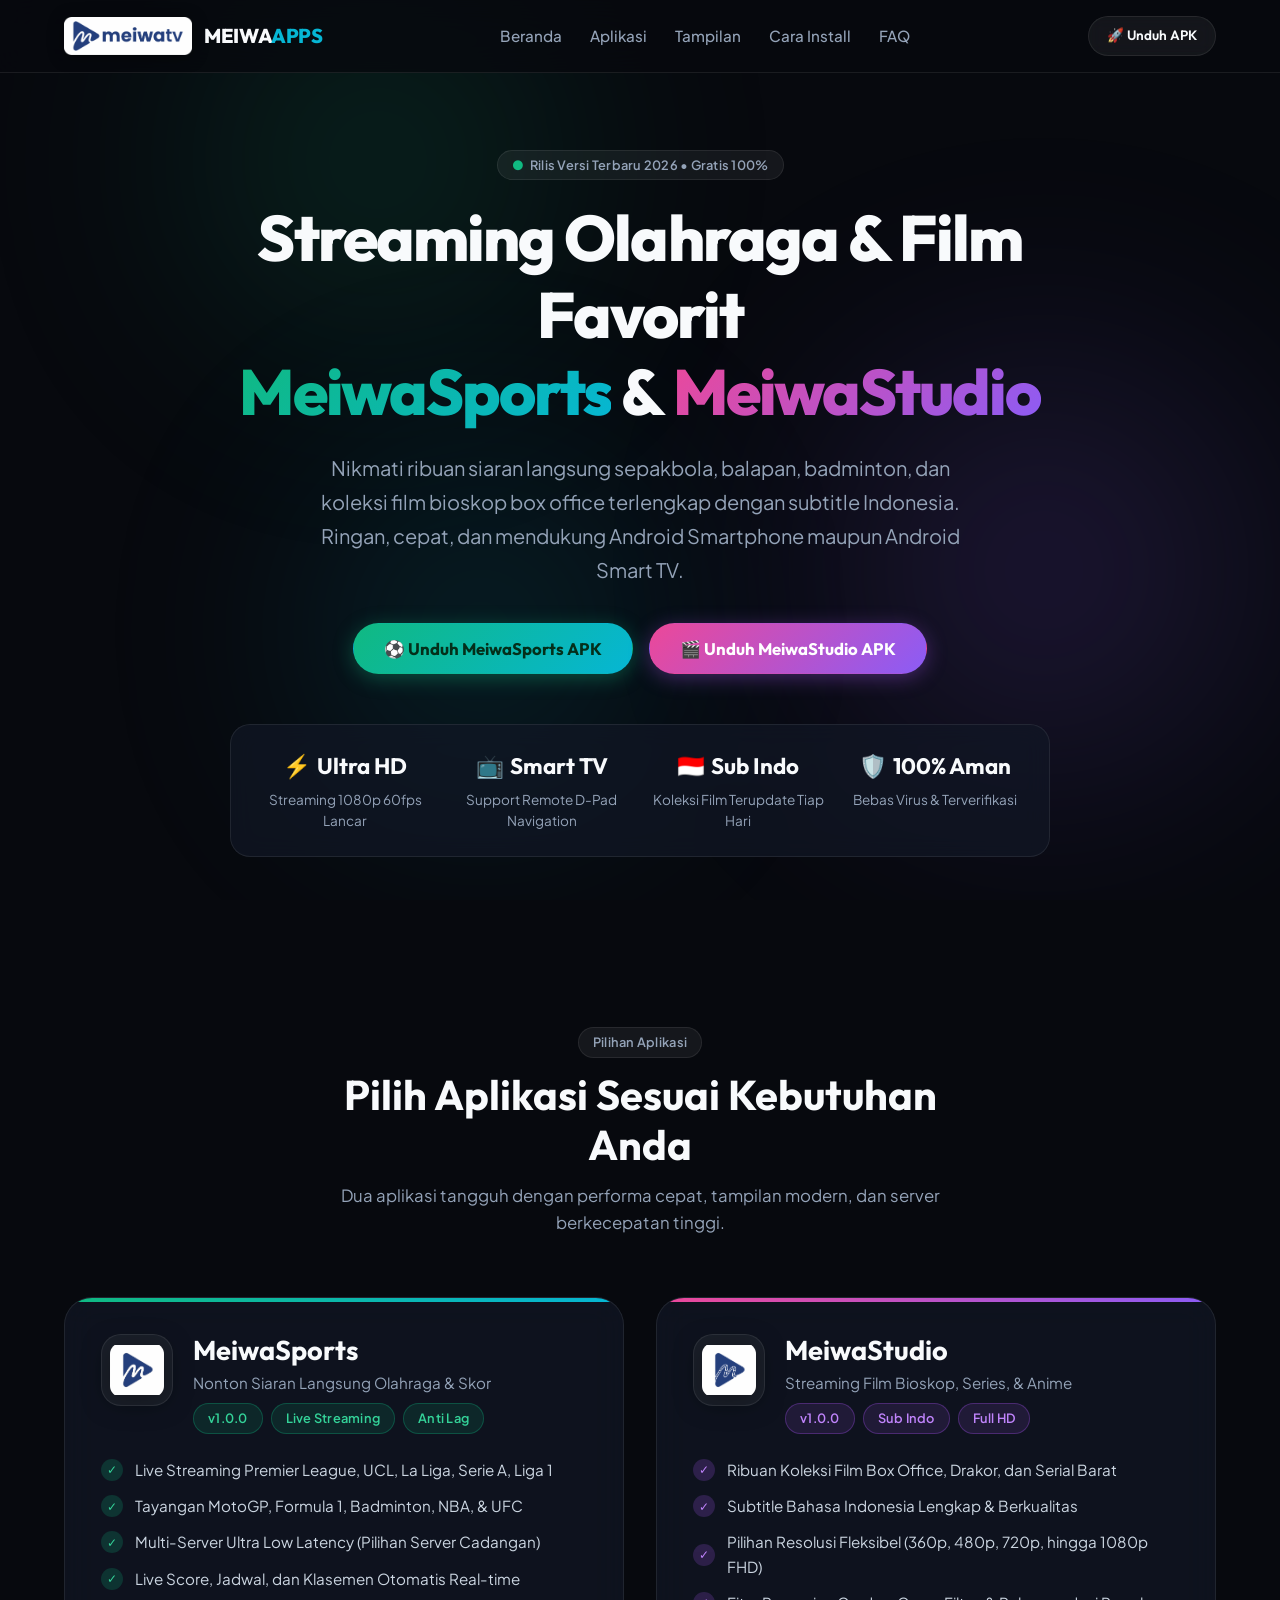
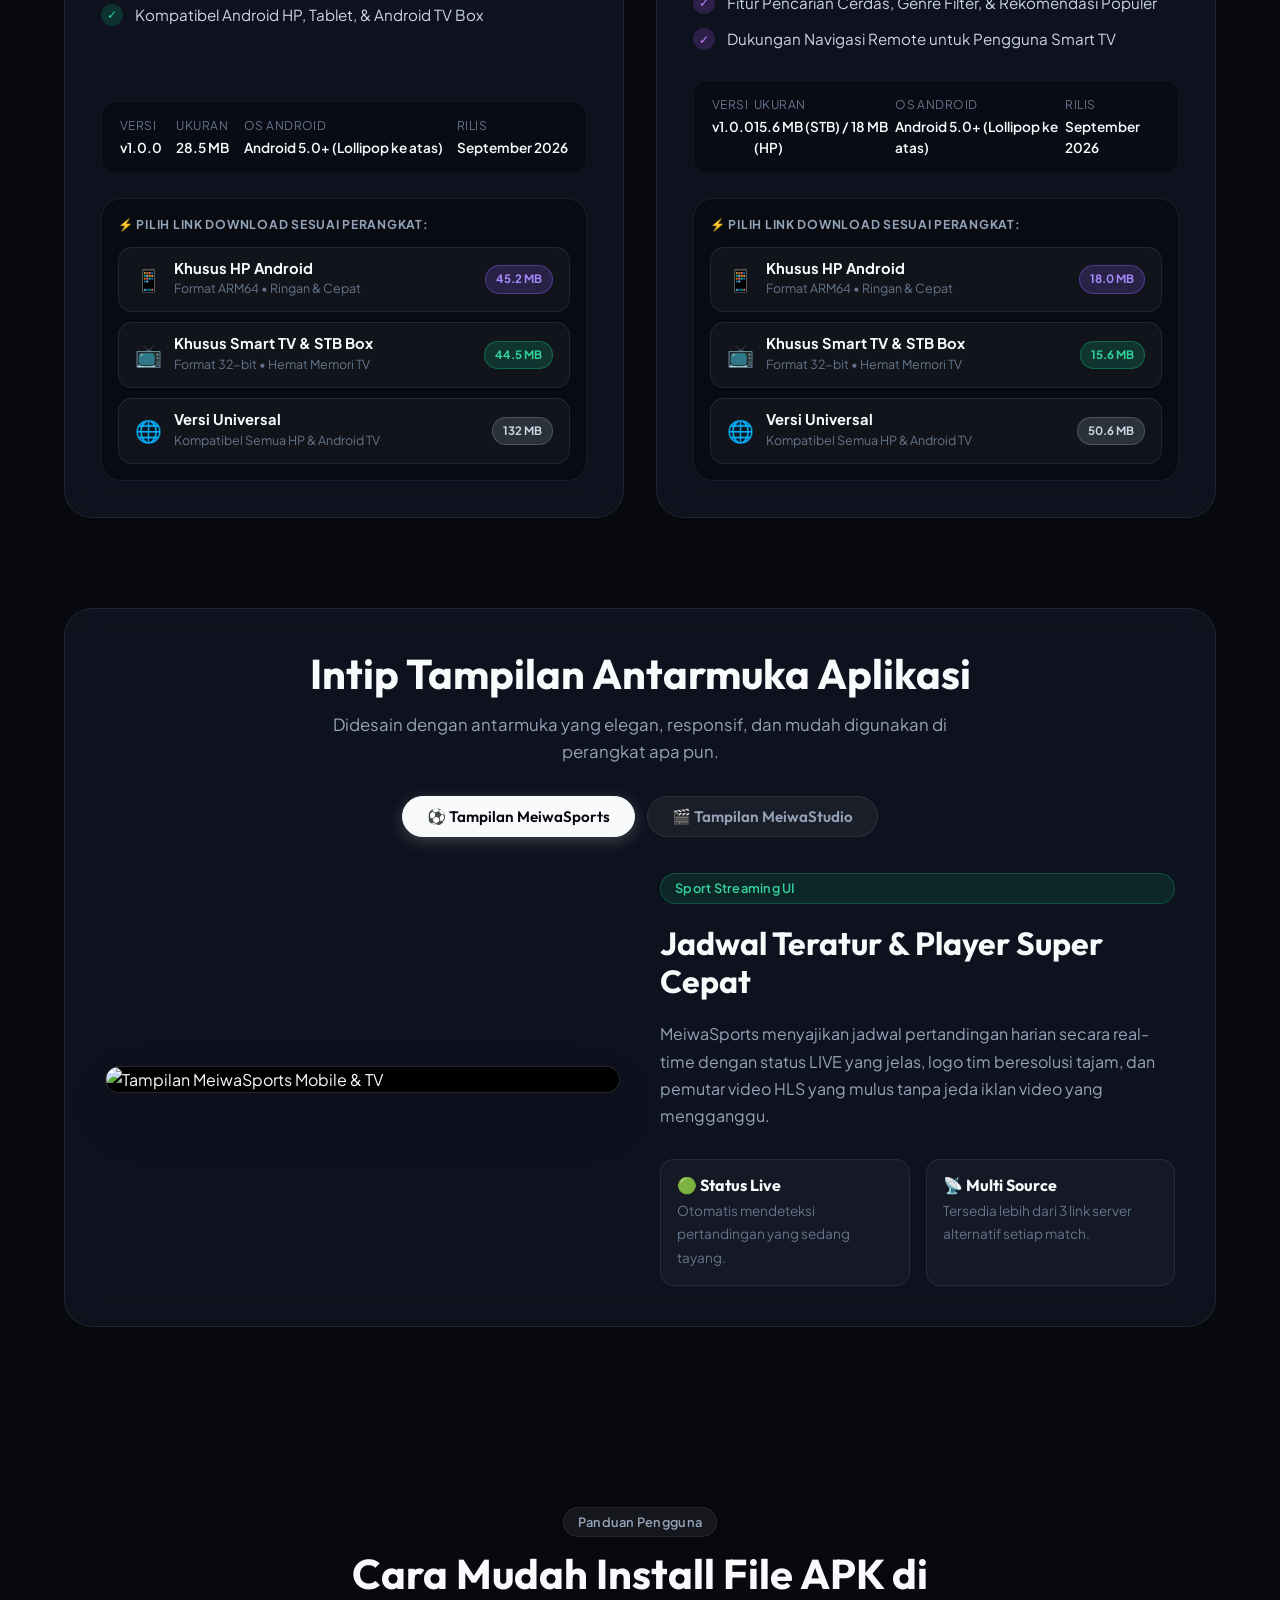
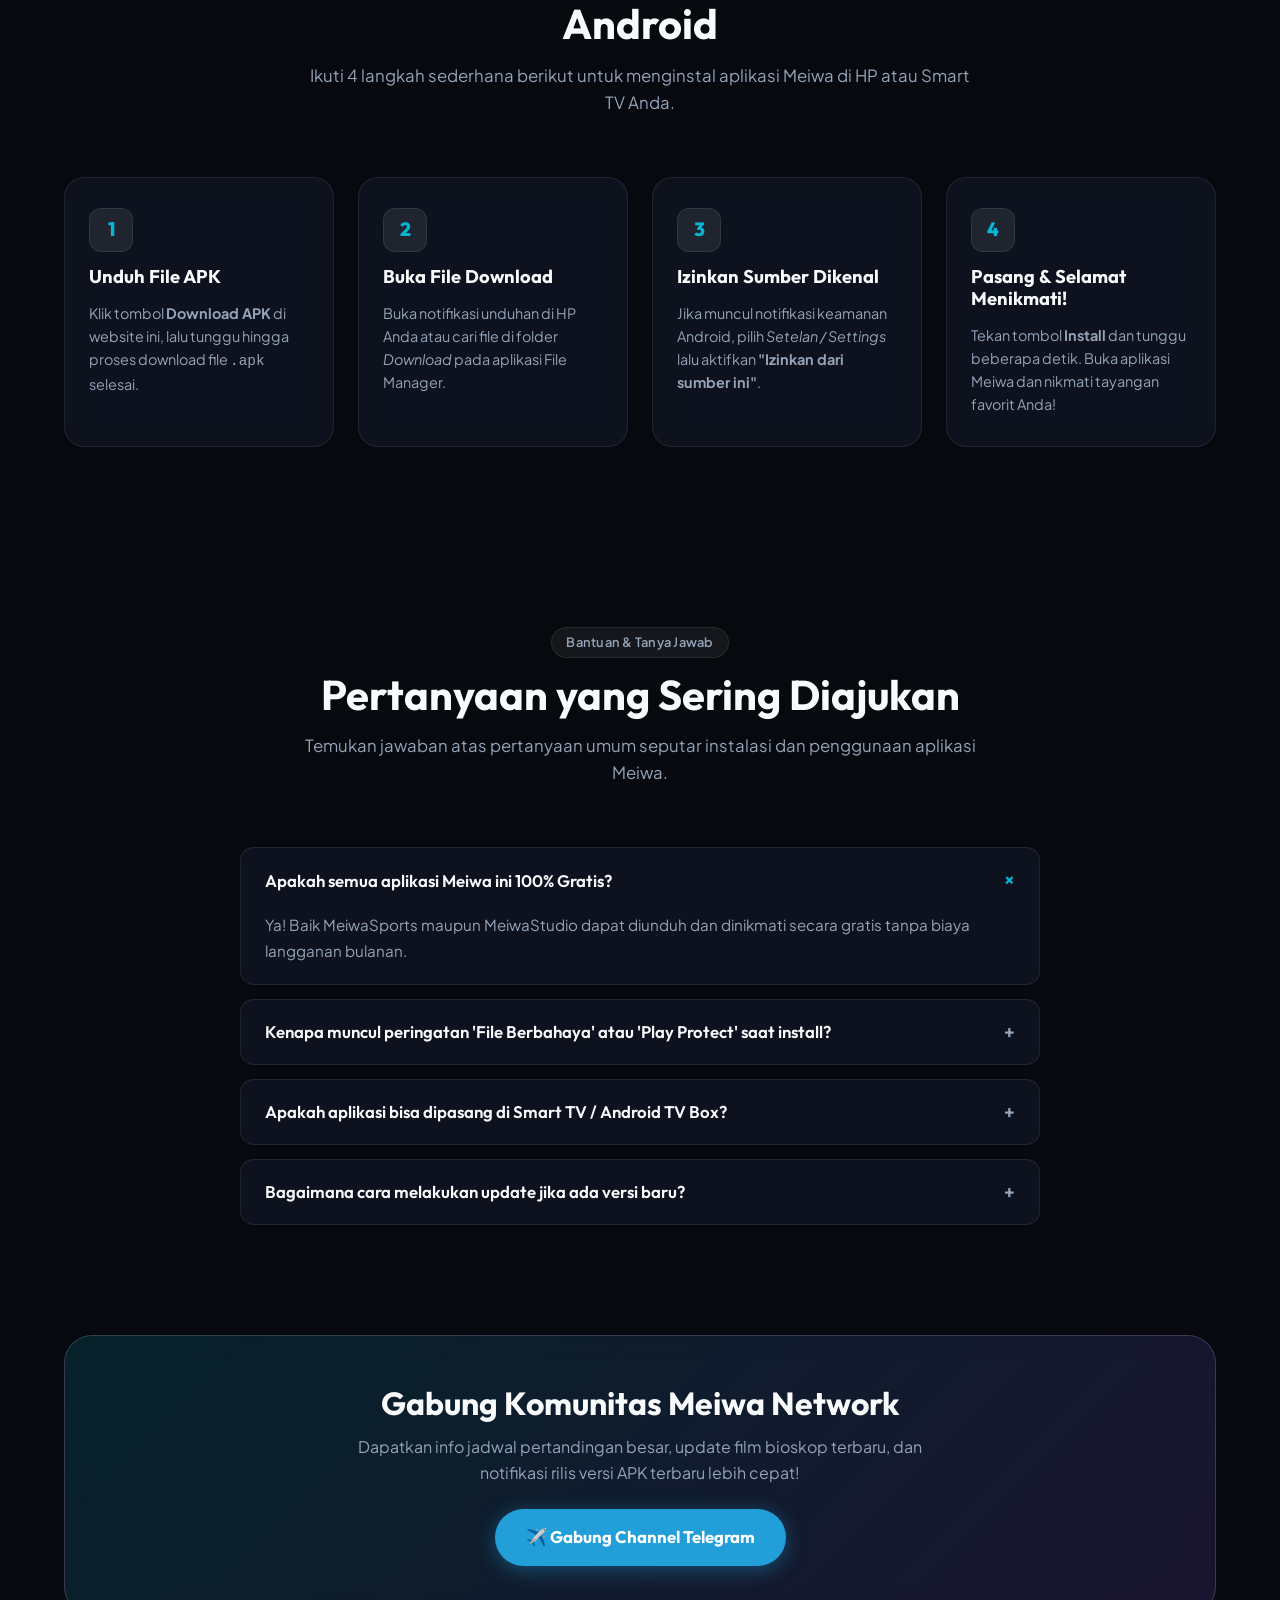
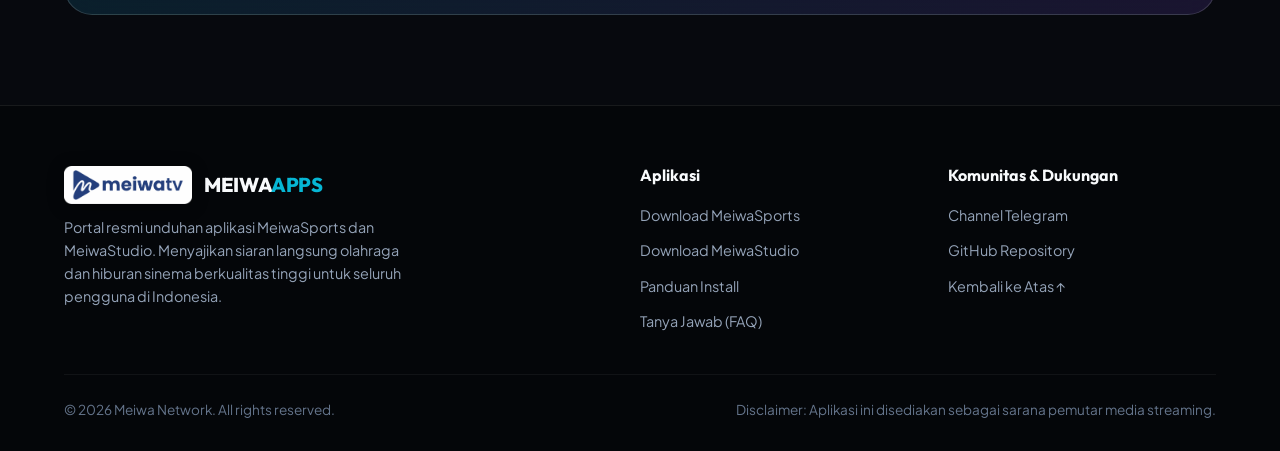
==== portal/index.html @ cb329cdc "feat: Dedicated platform download buttons directly on app cards" ====
<!DOCTYPE html>
<html lang="id">
<head>
  <meta charset="UTF-8">
  <meta name="viewport" content="width=device-width, initial-scale=1.0">
  <title>Meiwa Apps Portal | Download APK Resmi MeiwaSports & MeiwaStudio</title>
  <meta name="description" content="Download APK resmi MeiwaSports (Live Streaming Olahraga & Score) dan MeiwaStudio (Nonton Film & Series Sub Indo). Gratis, cepat, dan lancar untuk Android & Smart TV.">
  <meta name="keywords" content="meiwasports apk, meiwastudio apk, download meiwa tv, nonton bola live streaming gratis, nonton film gratis sub indo, streaming apk android tv">
  <meta name="author" content="Meiwa Network">

  <!-- Open Graph / Facebook / WhatsApp -->
  <meta property="og:type" content="website">
  <meta property="og:url" content="https://meiwa.my.id/">
  <meta property="og:title" content="Meiwa Apps - Download APK MeiwaSports & MeiwaStudio">
  <meta property="og:description" content="Nonton Live Streaming Bola, MotoGP, F1, dan Ribuan Film Bioskop Sub Indo Gratis di Android & Smart TV.">
  <meta property="og:image" content="assets/logo-main.png">

  <!-- Favicon -->
  <link rel="icon" type="image/png" href="assets/logo-icon.png">

  <!-- Google Fonts -->
  <link rel="preconnect" href="https://fonts.googleapis.com">
  <link rel="preconnect" href="https://fonts.gstatic.com" crossorigin>
  <link href="https://fonts.googleapis.com/css2?family=Outfit:wght@400;500;600;700;800;900&family=Plus+Jakarta+Sans:wght@400;500;600;700&display=swap" rel="stylesheet">

  <!-- Stylesheet -->
  <link rel="stylesheet" href="style.css?v=1.0.2">
</head>
<body>

  <!-- Ambient Glowing Background -->
  <div class="bg-ambient">
    <div class="ambient-blob blob-1"></div>
    <div class="ambient-blob blob-2"></div>
    <div class="ambient-blob blob-3"></div>
  </div>

  <!-- Navigation Bar -->
  <nav class="navbar" id="navbar">
    <div class="container">
      <a href="#" class="nav-brand">
        <img src="assets/logo-main.png" alt="Meiwa Logo">
        <span>MEIWA<span style="color: var(--brand-cyan);">APPS</span></span>
      </a>

      <ul class="nav-links">
        <li><a href="#hero">Beranda</a></li>
        <li><a href="#apps">Aplikasi</a></li>
        <li><a href="#preview">Tampilan</a></li>
        <li><a href="#tutorial">Cara Install</a></li>
        <li><a href="#faq">FAQ</a></li>
      </ul>

      <div class="nav-actions">
        <a href="#apps" class="btn btn-glass btn-sm">
          <span>🚀 Unduh APK</span>
        </a>
      </div>
    </div>
  </nav>

  <!-- Hero Section -->
  <header class="hero" id="hero">
    <div class="container">
      <div class="hero-content">
        <div class="hero-badge-container">
          <span class="badge-pill">
            <span style="color: #10b981;">●</span> Rilis Versi Terbaru 2026 • Gratis 100%
          </span>
        </div>

        <h1 class="hero-title">
          Streaming Olahraga & Film Favorit <br>
          <span class="gradient-text-sports">MeiwaSports</span> & <span class="gradient-text-studio">MeiwaStudio</span>
        </h1>

        <p class="hero-subtitle">
          Nikmati ribuan siaran langsung sepakbola, balapan, badminton, dan koleksi film bioskop box office terlengkap dengan subtitle Indonesia. Ringan, cepat, dan mendukung Android Smartphone maupun Android Smart TV.
        </p>

        <div class="hero-cta">
          <button type="button" class="btn btn-sports btn-lg" onclick="openDownloadModal('sports')">
            <span>⚽ Unduh MeiwaSports APK</span>
          </button>
          <button type="button" class="btn btn-studio btn-lg" onclick="openDownloadModal('studio')">
            <span>🎬 Unduh MeiwaStudio APK</span>
          </button>
        </div>

        <!-- Highlights & Stats -->
        <div class="hero-stats">
          <div class="stat-item">
            <div class="stat-number">
              <span>⚡</span> Ultra HD
            </div>
            <div class="stat-label">Streaming 1080p 60fps Lancar</div>
          </div>

          <div class="stat-item">
            <div class="stat-number">
              <span>📺</span> Smart TV
            </div>
            <div class="stat-label">Support Remote D-Pad Navigation</div>
          </div>

          <div class="stat-item">
            <div class="stat-number">
              <span>🇮🇩</span> Sub Indo
            </div>
            <div class="stat-label">Koleksi Film Terupdate Tiap Hari</div>
          </div>

          <div class="stat-item">
            <div class="stat-number">
              <span>🛡️</span> 100% Aman
            </div>
            <div class="stat-label">Bebas Virus & Terverifikasi</div>
          </div>
        </div>
      </div>
    </div>
  </header>

  <!-- Apps Showcase Section -->
  <section class="section" id="apps">
    <div class="container">
      <div class="section-header">
        <span class="badge-pill" style="margin-bottom: 12px;">Pilihan Aplikasi</span>
        <h2 class="section-title">Pilih Aplikasi Sesuai Kebutuhan Anda</h2>
        <p class="section-subtitle">Dua aplikasi tangguh dengan performa cepat, tampilan modern, dan server berkecepatan tinggi.</p>
      </div>

      <div class="apps-grid">
        
        <!-- CARD 1: MEIWASPORTS -->
        <div class="app-card app-card-sports">
          <div>
            <div class="app-card-header">
              <img src="assets/logo-sports.png" alt="MeiwaSports Icon" class="app-card-icon">
              <div class="app-card-meta">
                <h3 class="app-card-name">MeiwaSports</h3>
                <p class="app-card-tagline">Nonton Siaran Langsung Olahraga & Skor</p>
                <div class="app-card-badges">
                  <span class="badge-pill badge-sports sports-version">v1.0.0</span>
                  <span class="badge-pill badge-sports">Live Streaming</span>
                  <span class="badge-pill badge-sports">Anti Lag</span>
                </div>
              </div>
            </div>

            <ul class="app-features-list">
              <li>
                <span class="icon-check">✓</span>
                <span>Live Streaming Premier League, UCL, La Liga, Serie A, Liga 1</span>
              </li>
              <li>
                <span class="icon-check">✓</span>
                <span>Tayangan MotoGP, Formula 1, Badminton, NBA, & UFC</span>
              </li>
              <li>
                <span class="icon-check">✓</span>
                <span>Multi-Server Ultra Low Latency (Pilihan Server Cadangan)</span>
              </li>
              <li>
                <span class="icon-check">✓</span>
                <span>Live Score, Jadwal, dan Klasemen Otomatis Real-time</span>
              </li>
              <li>
                <span class="icon-check">✓</span>
                <span>Kompatibel Android HP, Tablet, & Android TV Box</span>
              </li>
            </ul>
          </div>

          <div>
            <div class="app-specs-row">
              <div class="spec-col">
                <span>Versi</span>
                <span class="sports-version">v1.0.0</span>
              </div>
              <div class="spec-col">
                <span>Ukuran</span>
                <span class="sports-size">28.5 MB</span>
              </div>
              <div class="spec-col">
                <span>OS Android</span>
                <span class="sports-android">5.0+</span>
              </div>
              <div class="spec-col">
                <span>Rilis</span>
                <span class="sports-updated">Terbaru</span>
              </div>
            </div>

            <div class="platform-download-box">
              <div class="platform-download-label">⚡ PILIH LINK DOWNLOAD SESUAI PERANGKAT:</div>
              <div class="platform-btn-group">
                <a href="https://drive.google.com/uc?export=download&id=1sWP2kF5n2mlUH2bNf4JsQ3jYTxerni7x" target="_blank" rel="noopener noreferrer" class="platform-btn platform-btn-hp">
                  <div class="platform-btn-left">
                    <span class="platform-btn-icon">📱</span>
                    <div class="platform-btn-text">
                      <span class="platform-btn-title">Khusus HP Android</span>
                      <span class="platform-btn-desc">Format ARM64 • Ringan & Cepat</span>
                    </div>
                  </div>
                  <span class="platform-badge" style="background: rgba(139, 92, 246, 0.2); color: #a78bfa; border-color: rgba(139, 92, 246, 0.4);">45.2 MB</span>
                </a>

                <a href="https://drive.google.com/uc?export=download&id=1s0hHDHYfVo8bqAoSK0rHVRcrUFUpd6QY" target="_blank" rel="noopener noreferrer" class="platform-btn platform-btn-tv">
                  <div class="platform-btn-left">
                    <span class="platform-btn-icon">📺</span>
                    <div class="platform-btn-text">
                      <span class="platform-btn-title">Khusus Smart TV & STB Box</span>
                      <span class="platform-btn-desc">Format 32-bit • Hemat Memori TV</span>
                    </div>
                  </div>
                  <span class="platform-badge" style="background: rgba(16, 185, 129, 0.2); color: #34d399; border-color: rgba(16, 185, 129, 0.4);">44.5 MB</span>
                </a>

                <a href="https://drive.google.com/uc?export=download&id=19gBdRmoCI3Q4qErca5a8f7u0ix5_iVoG" target="_blank" rel="noopener noreferrer" class="platform-btn platform-btn-univ">
                  <div class="platform-btn-left">
                    <span class="platform-btn-icon">🌐</span>
                    <div class="platform-btn-text">
                      <span class="platform-btn-title">Versi Universal</span>
                      <span class="platform-btn-desc">Kompatibel Semua HP & Android TV</span>
                    </div>
                  </div>
                  <span class="platform-badge" style="background: rgba(148, 163, 184, 0.2); color: #cbd5e1; border-color: rgba(148, 163, 184, 0.3);">132 MB</span>
                </a>
              </div>
            </div>
          </div>
        </div>

        <!-- CARD 2: MEIWASTUDIO -->
        <div class="app-card app-card-studio">
          <div>
            <div class="app-card-header">
              <img src="assets/logo-studio.png" alt="MeiwaStudio Icon" class="app-card-icon">
              <div class="app-card-meta">
                <h3 class="app-card-name">MeiwaStudio</h3>
                <p class="app-card-tagline">Streaming Film Bioskop, Series, & Anime</p>
                <div class="app-card-badges">
                  <span class="badge-pill badge-studio studio-version">v1.0.0</span>
                  <span class="badge-pill badge-studio">Sub Indo</span>
                  <span class="badge-pill badge-studio">Full HD</span>
                </div>
              </div>
            </div>

            <ul class="app-features-list">
              <li>
                <span class="icon-check">✓</span>
                <span>Ribuan Koleksi Film Box Office, Drakor, dan Serial Barat</span>
              </li>
              <li>
                <span class="icon-check">✓</span>
                <span>Subtitle Bahasa Indonesia Lengkap & Berkualitas</span>
              </li>
              <li>
                <span class="icon-check">✓</span>
                <span>Pilihan Resolusi Fleksibel (360p, 480p, 720p, hingga 1080p FHD)</span>
              </li>
              <li>
                <span class="icon-check">✓</span>
                <span>Fitur Pencarian Cerdas, Genre Filter, & Rekomendasi Populer</span>
              </li>
              <li>
                <span class="icon-check">✓</span>
                <span>Dukungan Navigasi Remote untuk Pengguna Smart TV</span>
              </li>
            </ul>
          </div>

          <div>
            <div class="app-specs-row">
              <div class="spec-col">
                <span>Versi</span>
                <span class="studio-version">v1.0.0</span>
              </div>
              <div class="spec-col">
                <span>Ukuran</span>
                <span class="studio-size">15.6 - 18 MB</span>
              </div>
              <div class="spec-col">
                <span>OS Android</span>
                <span class="studio-android">5.0+</span>
              </div>
              <div class="spec-col">
                <span>Rilis</span>
                <span class="studio-updated">Terbaru</span>
              </div>
            </div>

            <div class="platform-download-box">
              <div class="platform-download-label">⚡ PILIH LINK DOWNLOAD SESUAI PERANGKAT:</div>
              <div class="platform-btn-group">
                <a href="https://drive.google.com/uc?export=download&id=1fUypMiBVXvzLeirHdimQA_EsTnkqPeOt" target="_blank" rel="noopener noreferrer" class="platform-btn platform-btn-hp">
                  <div class="platform-btn-left">
                    <span class="platform-btn-icon">📱</span>
                    <div class="platform-btn-text">
                      <span class="platform-btn-title">Khusus HP Android</span>
                      <span class="platform-btn-desc">Format ARM64 • Ringan & Cepat</span>
                    </div>
                  </div>
                  <span class="platform-badge" style="background: rgba(139, 92, 246, 0.2); color: #a78bfa; border-color: rgba(139, 92, 246, 0.4);">18.0 MB</span>
                </a>

                <a href="https://drive.google.com/uc?export=download&id=1DjRWYcw43G-3AEfAxb0qI-sXTNPWw_Tt" target="_blank" rel="noopener noreferrer" class="platform-btn platform-btn-tv">
                  <div class="platform-btn-left">
                    <span class="platform-btn-icon">📺</span>
                    <div class="platform-btn-text">
                      <span class="platform-btn-title">Khusus Smart TV & STB Box</span>
                      <span class="platform-btn-desc">Format 32-bit • Hemat Memori TV</span>
                    </div>
                  </div>
                  <span class="platform-badge" style="background: rgba(16, 185, 129, 0.2); color: #34d399; border-color: rgba(16, 185, 129, 0.4);">15.6 MB</span>
                </a>

                <a href="https://drive.google.com/uc?export=download&id=1P84kJAU4M_lmjr6upcboHHhNHe0LqS1c" target="_blank" rel="noopener noreferrer" class="platform-btn platform-btn-univ">
                  <div class="platform-btn-left">
                    <span class="platform-btn-icon">🌐</span>
                    <div class="platform-btn-text">
                      <span class="platform-btn-title">Versi Universal</span>
                      <span class="platform-btn-desc">Kompatibel Semua HP & Android TV</span>
                    </div>
                  </div>
                  <span class="platform-badge" style="background: rgba(148, 163, 184, 0.2); color: #cbd5e1; border-color: rgba(148, 163, 184, 0.3);">50.6 MB</span>
                </a>
              </div>
            </div>
          </div>
        </div>

      </div>
    </div>
  </section>

  <!-- Interactive Preview Showcase -->
  <section class="section" id="preview" style="padding-top: 0;">
    <div class="container">
      <div class="showcase-wrapper">
        <div class="section-header" style="margin-bottom: 30px;">
          <h2 class="section-title">Intip Tampilan Antarmuka Aplikasi</h2>
          <p class="section-subtitle">Didesain dengan antarmuka yang elegan, responsif, dan mudah digunakan di perangkat apa pun.</p>
        </div>

        <div class="showcase-tabs">
          <button type="button" class="showcase-tab-btn active" data-target="previewSports">⚽ Tampilan MeiwaSports</button>
          <button type="button" class="showcase-tab-btn" data-target="previewStudio">🎬 Tampilan MeiwaStudio</button>
        </div>

        <!-- View 1: Sports Preview -->
        <div class="showcase-view active" id="previewSports">
          <div class="showcase-mockup-frame">
            <img src="assets/screen-sports.png" alt="Tampilan MeiwaSports Mobile & TV">
          </div>
          <div class="showcase-details">
            <span class="badge-pill badge-sports">Sport Streaming UI</span>
            <h3>Jadwal Teratur & Player Super Cepat</h3>
            <p>
              MeiwaSports menyajikan jadwal pertandingan harian secara real-time dengan status LIVE yang jelas, logo tim beresolusi tajam, dan pemutar video HLS yang mulus tanpa jeda iklan video yang mengganggu.
            </p>
            <div class="feature-mini-grid">
              <div class="feature-mini-card">
                <h4>🟢 Status Live</h4>
                <p>Otomatis mendeteksi pertandingan yang sedang tayang.</p>
              </div>
              <div class="feature-mini-card">
                <h4>📡 Multi Source</h4>
                <p>Tersedia lebih dari 3 link server alternatif setiap match.</p>
              </div>
            </div>
          </div>
        </div>

        <!-- View 2: Studio Preview -->
        <div class="showcase-view" id="previewStudio">
          <div class="showcase-mockup-frame">
            <img src="assets/screen-studio.png" alt="Tampilan MeiwaStudio Nonton Film">
          </div>
          <div class="showcase-details">
            <span class="badge-pill badge-studio">Movie Streaming UI</span>
            <h3>Sinema Bioskop di Genggaman Tangan Anda</h3>
            <p>
              Eksplorasi poster film, sinopsis cerita, trailer, hingga episode series favorit dalam satu ketukan. Dilengkapi subtitle Indonesia yang mudah dibaca dengan kontras sempurna.
            </p>
            <div class="feature-mini-grid">
              <div class="feature-mini-card">
                <h4>📽️ Kualitas FHD</h4>
                <p>Gambar jernih dengan audio yang imersif.</p>
              </div>
              <div class="feature-mini-card">
                <h4>🗂️ Kategori Komplit</h4>
                <p>Action, Romance, Horor, Sci-Fi, Drakor hingga Anime.</p>
              </div>
            </div>
          </div>
        </div>

      </div>
    </div>
  </section>

  <!-- Tutorial / Panduan Install APK -->
  <section class="section" id="tutorial">
    <div class="container">
      <div class="section-header">
        <span class="badge-pill" style="margin-bottom: 12px;">Panduan Pengguna</span>
        <h2 class="section-title">Cara Mudah Install File APK di Android</h2>
        <p class="section-subtitle">Ikuti 4 langkah sederhana berikut untuk menginstal aplikasi Meiwa di HP atau Smart TV Anda.</p>
      </div>

      <div class="install-steps-grid">
        <div class="step-card">
          <div class="step-number">1</div>
          <h3>Unduh File APK</h3>
          <p>Klik tombol <strong>Download APK</strong> di website ini, lalu tunggu hingga proses download file <code>.apk</code> selesai.</p>
        </div>

        <div class="step-card">
          <div class="step-number">2</div>
          <h3>Buka File Download</h3>
          <p>Buka notifikasi unduhan di HP Anda atau cari file di folder <em>Download</em> pada aplikasi File Manager.</p>
        </div>

        <div class="step-card">
          <div class="step-number">3</div>
          <h3>Izinkan Sumber Dikenal</h3>
          <p>Jika muncul notifikasi keamanan Android, pilih <em>Setelan / Settings</em> lalu aktifkan <strong>"Izinkan dari sumber ini"</strong>.</p>
        </div>

        <div class="step-card">
          <div class="step-number">4</div>
          <h3>Pasang & Selamat Menikmati!</h3>
          <p>Tekan tombol <strong>Install</strong> dan tunggu beberapa detik. Buka aplikasi Meiwa dan nikmati tayangan favorit Anda!</p>
        </div>
      </div>
    </div>
  </section>

  <!-- FAQ Section -->
  <section class="section" id="faq">
    <div class="container">
      <div class="section-header">
        <span class="badge-pill" style="margin-bottom: 12px;">Bantuan & Tanya Jawab</span>
        <h2 class="section-title">Pertanyaan yang Sering Diajukan</h2>
        <p class="section-subtitle">Temukan jawaban atas pertanyaan umum seputar instalasi dan penggunaan aplikasi Meiwa.</p>
      </div>

      <div class="faq-list" id="faqList">
        <!-- Rendered dynamically by config.js & app.js -->
      </div>
    </div>
  </section>

  <!-- Telegram / Community CTA Banner -->
  <section class="section" style="padding-top: 20px;">
    <div class="container">
      <div style="background: linear-gradient(135deg, rgba(6, 182, 212, 0.15) 0%, rgba(139, 92, 246, 0.15) 100%); border: 1px solid var(--border-accent); border-radius: var(--radius-xl); padding: 48px 32px; text-align: center; backdrop-filter: blur(16px);">
        <h2 style="font-size: 2rem; margin-bottom: 12px;">Gabung Komunitas Meiwa Network</h2>
        <p style="color: var(--text-muted); max-width: 600px; margin: 0 auto 24px;">Dapatkan info jadwal pertandingan besar, update film bioskop terbaru, dan notifikasi rilis versi APK terbaru lebih cepat!</p>
        <a href="https://t.me/meiwatv" target="_blank" class="btn btn-sports btn-lg" style="background: #229ED9; color: #fff; box-shadow: 0 4px 20px rgba(34, 158, 217, 0.4);">
          <span>✈️ Gabung Channel Telegram</span>
        </a>
      </div>
    </div>
  </section>

  <!-- Footer -->
  <footer class="footer">
    <div class="container">
      <div class="footer-grid">
        <div class="footer-brand">
          <a href="#" class="nav-brand">
            <img src="assets/logo-main.png" alt="Meiwa Logo">
            <span>MEIWA<span style="color: var(--brand-cyan);">APPS</span></span>
          </a>
          <p>Portal resmi unduhan aplikasi MeiwaSports dan MeiwaStudio. Menyajikan siaran langsung olahraga dan hiburan sinema berkualitas tinggi untuk seluruh pengguna di Indonesia.</p>
        </div>

        <div class="footer-col">
          <h4>Aplikasi</h4>
          <ul class="footer-links">
            <li><a href="javascript:void(0)" onclick="openDownloadModal('sports')">Download MeiwaSports</a></li>
            <li><a href="javascript:void(0)" onclick="openDownloadModal('studio')">Download MeiwaStudio</a></li>
            <li><a href="#tutorial">Panduan Install</a></li>
            <li><a href="#faq">Tanya Jawab (FAQ)</a></li>
          </ul>
        </div>

        <div class="footer-col">
          <h4>Komunitas & Dukungan</h4>
          <ul class="footer-links">
            <li><a href="https://t.me/meiwatv" target="_blank">Channel Telegram</a></li>
            <li><a href="https://github.com/adityafarid0112/meiwatv" target="_blank">GitHub Repository</a></li>
            <li><a href="#hero">Kembali ke Atas ↑</a></li>
          </ul>
        </div>
      </div>

      <div class="footer-bottom">
        <p>&copy; 2026 Meiwa Network. All rights reserved.</p>
        <p>Disclaimer: Aplikasi ini disediakan sebagai sarana pemutar media streaming.</p>
      </div>
    </div>
  </footer>

  <!-- Download Modal Dialog -->
  <div class="modal-overlay" id="downloadModal" role="dialog" aria-modal="true">
    <div class="modal-container">
      <button type="button" class="modal-close-btn" id="modalCloseBtn" aria-label="Tutup Modal">&times;</button>
      
      <div class="modal-header">
        <img src="assets/logo-sports.png" alt="App Icon" class="modal-app-icon" id="modalAppIcon">
        <div>
          <h3 class="modal-title" id="modalAppName">MeiwaSports</h3>
          <p class="modal-tagline" id="modalAppTagline">v1.0.0 • 28.5 MB • Android 5.0+</p>
        </div>
      </div>

      <div class="modal-changelog-box">
        <div class="modal-changelog-title">📋 Catatan Pembaruan (Changelog):</div>
        <ul class="modal-changelog-list" id="modalChangelogList">
          <li>Rilis versi perdana</li>
        </ul>
      </div>

      <p style="font-size: 0.85rem; color: var(--text-muted); margin-bottom: 12px; font-weight: 600;">PILIH SERVER DOWNLOAD:</p>
      <div class="download-server-list" id="modalServerList">
        <!-- Rendered by app.js -->
      </div>

      <p style="font-size: 0.78rem; color: var(--text-dim); text-align: center;">
        🔒 File APK resmi, bersih dari virus, dan aman diinstall.
      </p>
    </div>
  </div>

  <!-- Scripts -->
  <script src="config.js?v=1.0.2"></script>
  <script src="app.js?v=1.0.2"></script>
</body>
</html>
---- portal/style.css ----
/* ==========================================================================
   MEIWA APPS PORTAL - STYLESHEET
   Design: Modern Dark Glassmorphism, Neon Glow & Cyber-Sleek Aesthetic
   ========================================================================== */

:root {
  /* Color Palette */
  --bg-dark: #07090e;
  --bg-surface: #0e131f;
  --bg-card: rgba(18, 24, 38, 0.7);
  --bg-card-hover: rgba(26, 35, 56, 0.85);
  
  --border-light: rgba(255, 255, 255, 0.08);
  --border-accent: rgba(255, 255, 255, 0.15);

  --text-main: #f8fafc;
  --text-muted: #94a3b8;
  --text-dim: #64748b;

  /* Brand Accents */
  --sports-primary: #10b981;
  --sports-glow: rgba(16, 185, 129, 0.35);
  --sports-gradient: linear-gradient(135deg, #10b981 0%, #06b6d4 100%);
  
  --studio-primary: #a855f7;
  --studio-glow: rgba(168, 85, 247, 0.35);
  --studio-gradient: linear-gradient(135deg, #ec4899 0%, #8b5cf6 100%);

  --brand-cyan: #06b6d4;
  --brand-amber: #f59e0b;

  /* Layout & Radii */
  --radius-sm: 8px;
  --radius-md: 14px;
  --radius-lg: 20px;
  --radius-xl: 28px;
  --radius-pill: 9999px;

  --font-heading: 'Outfit', -apple-system, BlinkMacSystemFont, 'Segoe UI', Roboto, sans-serif;
  --font-body: 'Plus Jakarta Sans', -apple-system, BlinkMacSystemFont, 'Segoe UI', Roboto, sans-serif;

  --transition-fast: 0.2s cubic-bezier(0.4, 0, 0.2, 1);
  --transition-normal: 0.3s cubic-bezier(0.4, 0, 0.2, 1);
  --transition-bounce: 0.5s cubic-bezier(0.34, 1.56, 0.64, 1);
}

/* Reset & Base */
*, *::before, *::after {
  box-sizing: border-box;
  margin: 0;
  padding: 0;
}

html {
  scroll-behavior: smooth;
  color-scheme: dark;
}

body {
  background-color: var(--bg-dark);
  color: var(--text-main);
  font-family: var(--font-body);
  font-size: 16px;
  line-height: 1.6;
  overflow-x: hidden;
  position: relative;
  min-height: 100vh;
}

/* Background Ambient Lights */
.bg-ambient {
  position: fixed;
  top: 0;
  left: 0;
  width: 100vw;
  height: 100vh;
  pointer-events: none;
  z-index: 0;
  overflow: hidden;
}

.ambient-blob {
  position: absolute;
  border-radius: 50%;
  filter: blur(120px);
  opacity: 0.25;
  will-change: transform;
}

.blob-1 {
  top: -10%;
  left: 10%;
  width: 500px;
  height: 500px;
  background: radial-gradient(circle, #10b981 0%, transparent 70%);
  animation: float 14s ease-in-out infinite alternate;
}

.blob-2 {
  top: 30%;
  right: -5%;
  width: 600px;
  height: 600px;
  background: radial-gradient(circle, #8b5cf6 0%, transparent 70%);
  animation: float 18s ease-in-out infinite alternate-reverse;
}

.blob-3 {
  bottom: 5%;
  left: 20%;
  width: 450px;
  height: 450px;
  background: radial-gradient(circle, #06b6d4 0%, transparent 70%);
  animation: float 16s ease-in-out infinite alternate;
}

@keyframes float {
  0% { transform: translateY(0px) scale(1); }
  50% { transform: translateY(30px) scale(1.08); }
  100% { transform: translateY(-20px) scale(0.95); }
}

/* Container */
.container {
  width: 100%;
  max-width: 1200px;
  margin: 0 auto;
  padding: 0 24px;
  position: relative;
  z-index: 1;
}

/* Typography Helpers */
h1, h2, h3, h4 {
  font-family: var(--font-heading);
  font-weight: 700;
  line-height: 1.2;
}

.gradient-text-sports {
  background: var(--sports-gradient);
  -webkit-background-clip: text;
  -webkit-text-fill-color: transparent;
}

.gradient-text-studio {
  background: var(--studio-gradient);
  -webkit-background-clip: text;
  -webkit-text-fill-color: transparent;
}

.gradient-text-main {
  background: linear-gradient(135deg, #ffffff 0%, #94a3b8 100%);
  -webkit-background-clip: text;
  -webkit-text-fill-color: transparent;
}

/* ==========================================================================
   NAVBAR
   ========================================================================== */
.navbar {
  position: fixed;
  top: 0;
  left: 0;
  right: 0;
  z-index: 100;
  background: rgba(7, 9, 14, 0.75);
  backdrop-filter: blur(16px);
  -webkit-backdrop-filter: blur(16px);
  border-bottom: 1px solid var(--border-light);
  transition: var(--transition-normal);
}

.navbar .container {
  display: flex;
  align-items: center;
  justify-content: space-between;
  height: 72px;
}

.nav-brand {
  display: flex;
  align-items: center;
  gap: 12px;
  text-decoration: none;
  color: var(--text-main);
  font-family: var(--font-heading);
  font-weight: 800;
  font-size: 1.25rem;
  letter-spacing: -0.02em;
}

.nav-brand img {
  height: 38px;
  width: auto;
  object-fit: contain;
  filter: drop-shadow(0 2px 8px rgba(0, 0, 0, 0.4));
}

.nav-links {
  display: flex;
  align-items: center;
  gap: 28px;
  list-style: none;
}

.nav-links a {
  text-decoration: none;
  color: var(--text-muted);
  font-size: 0.95rem;
  font-weight: 500;
  transition: var(--transition-fast);
  position: relative;
}

.nav-links a:hover,
.nav-links a.active {
  color: var(--text-main);
}

.nav-actions {
  display: flex;
  align-items: center;
  gap: 12px;
}

.mobile-menu-btn {
  display: none;
  background: transparent;
  border: none;
  color: var(--text-main);
  font-size: 1.5rem;
  cursor: pointer;
  padding: 6px;
}

/* ==========================================================================
   BUTTONS & BADGES
   ========================================================================== */
.btn {
  display: inline-flex;
  align-items: center;
  justify-content: center;
  gap: 10px;
  padding: 12px 24px;
  border-radius: var(--radius-pill);
  font-family: var(--font-heading);
  font-weight: 600;
  font-size: 0.95rem;
  text-decoration: none;
  cursor: pointer;
  transition: var(--transition-normal);
  border: 1px solid transparent;
  outline: none;
}

.btn-sports {
  background: var(--sports-gradient);
  color: #042f1a;
  font-weight: 700;
  box-shadow: 0 4px 20px var(--sports-glow);
}

.btn-sports:hover {
  transform: translateY(-2px);
  box-shadow: 0 8px 30px rgba(16, 185, 129, 0.5);
}

.btn-studio {
  background: var(--studio-gradient);
  color: #ffffff;
  font-weight: 700;
  box-shadow: 0 4px 20px var(--studio-glow);
}

.btn-studio:hover {
  transform: translateY(-2px);
  box-shadow: 0 8px 30px rgba(168, 85, 247, 0.5);
}

.btn-glass {
  background: rgba(255, 255, 255, 0.06);
  border: 1px solid var(--border-light);
  color: var(--text-main);
  backdrop-filter: blur(8px);
}

.btn-glass:hover {
  background: rgba(255, 255, 255, 0.12);
  border-color: var(--border-accent);
  transform: translateY(-2px);
}

.btn-sm {
  padding: 8px 18px;
  font-size: 0.85rem;
}

.btn-lg {
  padding: 14px 30px;
  font-size: 1.05rem;
}

.badge-pill {
  display: inline-flex;
  align-items: center;
  gap: 6px;
  padding: 4px 14px;
  border-radius: var(--radius-pill);
  font-size: 0.8rem;
  font-weight: 600;
  letter-spacing: 0.02em;
  background: rgba(255, 255, 255, 0.06);
  border: 1px solid var(--border-light);
  color: var(--text-muted);
}

.badge-sports {
  background: rgba(16, 185, 129, 0.12);
  border-color: rgba(16, 185, 129, 0.3);
  color: #34d399;
}

.badge-studio {
  background: rgba(168, 85, 247, 0.12);
  border-color: rgba(168, 85, 247, 0.3);
  color: #c084fc;
}

/* ==========================================================================
   HERO SECTION
   ========================================================================== */
.hero {
  padding: 150px 0 80px;
  text-align: center;
  position: relative;
}

.hero-content {
  max-width: 820px;
  margin: 0 auto;
}

.hero-badge-container {
  margin-bottom: 20px;
}

.hero-title {
  font-size: clamp(2.4rem, 5vw, 4rem);
  font-weight: 800;
  letter-spacing: -0.03em;
  margin-bottom: 20px;
}

.hero-subtitle {
  font-size: clamp(1.05rem, 2vw, 1.25rem);
  color: var(--text-muted);
  max-width: 680px;
  margin: 0 auto 36px;
  line-height: 1.7;
}

.hero-cta {
  display: flex;
  align-items: center;
  justify-content: center;
  gap: 16px;
  flex-wrap: wrap;
  margin-bottom: 50px;
}

.hero-stats {
  display: grid;
  grid-template-columns: repeat(auto-fit, minmax(180px, 1fr));
  gap: 16px;
  max-width: 900px;
  margin: 0 auto;
  padding: 24px;
  background: var(--bg-card);
  border: 1px solid var(--border-light);
  border-radius: var(--radius-lg);
  backdrop-filter: blur(12px);
}

.stat-item {
  display: flex;
  flex-direction: column;
  align-items: center;
  text-align: center;
  gap: 4px;
}

.stat-number {
  font-family: var(--font-heading);
  font-size: 1.4rem;
  font-weight: 700;
  color: var(--text-main);
  display: flex;
  align-items: center;
  gap: 6px;
}

.stat-label {
  font-size: 0.85rem;
  color: var(--text-muted);
}

/* ==========================================================================
   APPS SHOWCASE SECTION
   ========================================================================== */
.section {
  padding: 90px 0;
  position: relative;
}

.section-header {
  text-align: center;
  max-width: 680px;
  margin: 0 auto 60px;
}

.section-title {
  font-size: clamp(1.8rem, 3.5vw, 2.6rem);
  margin-bottom: 14px;
}

.section-subtitle {
  color: var(--text-muted);
  font-size: 1.05rem;
}

.apps-grid {
  display: grid;
  grid-template-columns: repeat(2, 1fr);
  gap: 32px;
}

.app-card {
  background: var(--bg-card);
  border: 1px solid var(--border-light);
  border-radius: var(--radius-xl);
  padding: 36px;
  position: relative;
  overflow: hidden;
  backdrop-filter: blur(16px);
  display: flex;
  flex-direction: column;
  justify-content: space-between;
  transition: var(--transition-normal);
}

.app-card::before {
  content: '';
  position: absolute;
  top: 0;
  left: 0;
  right: 0;
  height: 4px;
}

.app-card-sports::before {
  background: var(--sports-gradient);
}

.app-card-studio::before {
  background: var(--studio-gradient);
}

.app-card:hover {
  transform: translateY(-6px);
  border-color: var(--border-accent);
  box-shadow: 0 20px 40px rgba(0, 0, 0, 0.4);
}

.app-card-sports:hover {
  box-shadow: 0 20px 50px rgba(16, 185, 129, 0.15);
}

.app-card-studio:hover {
  box-shadow: 0 20px 50px rgba(168, 85, 247, 0.15);
}

.app-card-header {
  display: flex;
  align-items: flex-start;
  gap: 20px;
  margin-bottom: 24px;
}

.app-card-icon {
  width: 72px;
  height: 72px;
  border-radius: var(--radius-lg);
  object-fit: contain;
  background: rgba(255, 255, 255, 0.05);
  border: 1px solid var(--border-light);
  padding: 8px;
  filter: drop-shadow(0 4px 12px rgba(0,0,0,0.5));
}

.app-card-meta {
  flex: 1;
}

.app-card-name {
  font-size: 1.7rem;
  margin-bottom: 4px;
}

.app-card-tagline {
  color: var(--text-muted);
  font-size: 0.95rem;
  margin-bottom: 8px;
}

.app-card-badges {
  display: flex;
  gap: 8px;
  flex-wrap: wrap;
}

.app-features-list {
  list-style: none;
  margin-bottom: 28px;
  display: flex;
  flex-direction: column;
  gap: 12px;
}

.app-features-list li {
  display: flex;
  align-items: center;
  gap: 12px;
  font-size: 0.95rem;
  color: #cbd5e1;
}

.app-features-list li span.icon-check {
  display: inline-flex;
  align-items: center;
  justify-content: center;
  width: 22px;
  height: 22px;
  border-radius: 50%;
  flex-shrink: 0;
  font-size: 0.75rem;
}

.app-card-sports .icon-check {
  background: rgba(16, 185, 129, 0.2);
  color: #34d399;
}

.app-card-studio .icon-check {
  background: rgba(168, 85, 247, 0.2);
  color: #c084fc;
}

.app-specs-row {
  display: flex;
  justify-content: space-between;
  padding: 14px 18px;
  background: rgba(0, 0, 0, 0.3);
  border-radius: var(--radius-md);
  margin-bottom: 24px;
  font-size: 0.85rem;
  border: 1px solid rgba(255, 255, 255, 0.04);
}

.spec-col {
  display: flex;
  flex-direction: column;
  gap: 2px;
}

.spec-col span:first-child {
  color: var(--text-dim);
  font-size: 0.75rem;
  text-transform: uppercase;
  letter-spacing: 0.04em;
}

.spec-col span:last-child {
  font-weight: 600;
  color: var(--text-main);
}

.app-card-actions {
  display: flex;
  gap: 12px;
}

.app-card-actions .btn {
  flex: 1;
}

/* ==========================================================================
   APP PREVIEW / INTERACTIVE MOCKUP SHOWCASE
   ========================================================================== */
.showcase-wrapper {
  background: var(--bg-card);
  border: 1px solid var(--border-light);
  border-radius: var(--radius-xl);
  padding: 40px;
  backdrop-filter: blur(16px);
}

.showcase-tabs {
  display: flex;
  justify-content: center;
  gap: 12px;
  margin-bottom: 36px;
}

.showcase-tab-btn {
  padding: 10px 24px;
  border-radius: var(--radius-pill);
  background: rgba(255, 255, 255, 0.05);
  border: 1px solid var(--border-light);
  color: var(--text-muted);
  font-family: var(--font-heading);
  font-weight: 600;
  font-size: 0.95rem;
  cursor: pointer;
  transition: var(--transition-fast);
}

.showcase-tab-btn.active {
  background: var(--text-main);
  color: #07090e;
  border-color: var(--text-main);
  box-shadow: 0 4px 16px rgba(255, 255, 255, 0.2);
}

.showcase-view {
  display: none;
  animation: fadeIn 0.4s ease;
}

.showcase-view.active {
  display: grid;
  grid-template-columns: 1fr 1fr;
  gap: 40px;
  align-items: center;
}

@keyframes fadeIn {
  from { opacity: 0; transform: translateY(10px); }
  to { opacity: 1; transform: translateY(0); }
}

.showcase-mockup-frame {
  position: relative;
  border-radius: var(--radius-lg);
  overflow: hidden;
  box-shadow: 0 25px 50px -12px rgba(0, 0, 0, 0.7);
  border: 1px solid var(--border-accent);
  background: #000;
}

.showcase-mockup-frame img {
  width: 100%;
  height: auto;
  display: block;
  object-fit: cover;
  transition: transform 0.5s ease;
}

.showcase-mockup-frame:hover img {
  transform: scale(1.02);
}

.showcase-details {
  display: flex;
  flex-direction: column;
  gap: 20px;
}

.showcase-details h3 {
  font-size: 2rem;
}

.showcase-details p {
  color: var(--text-muted);
  line-height: 1.7;
}

.feature-mini-grid {
  display: grid;
  grid-template-columns: 1fr 1fr;
  gap: 16px;
  margin-top: 10px;
}

.feature-mini-card {
  background: rgba(255, 255, 255, 0.03);
  border: 1px solid var(--border-light);
  border-radius: var(--radius-md);
  padding: 16px;
}

.feature-mini-card h4 {
  font-size: 1rem;
  margin-bottom: 4px;
  display: flex;
  align-items: center;
  gap: 8px;
}

.feature-mini-card p {
  font-size: 0.85rem;
  color: var(--text-dim);
}

/* ==========================================================================
   TUTORIAL / INSTALL GUIDE
   ========================================================================== */
.install-steps-grid {
  display: grid;
  grid-template-columns: repeat(4, 1fr);
  gap: 24px;
}

.step-card {
  background: var(--bg-card);
  border: 1px solid var(--border-light);
  border-radius: var(--radius-lg);
  padding: 30px 24px;
  position: relative;
  backdrop-filter: blur(12px);
  display: flex;
  flex-direction: column;
  gap: 14px;
  transition: var(--transition-normal);
}

.step-card:hover {
  transform: translateY(-4px);
  border-color: var(--border-accent);
}

.step-number {
  width: 44px;
  height: 44px;
  border-radius: 12px;
  background: rgba(255, 255, 255, 0.08);
  border: 1px solid var(--border-light);
  display: flex;
  align-items: center;
  justify-content: center;
  font-family: var(--font-heading);
  font-weight: 800;
  font-size: 1.2rem;
  color: var(--brand-cyan);
}

.step-card h3 {
  font-size: 1.15rem;
}

.step-card p {
  color: var(--text-muted);
  font-size: 0.9rem;
  line-height: 1.6;
}

/* ==========================================================================
   FAQ SECTION
   ========================================================================== */
.faq-list {
  max-width: 800px;
  margin: 0 auto;
  display: flex;
  flex-direction: column;
  gap: 14px;
}

.faq-item {
  background: var(--bg-card);
  border: 1px solid var(--border-light);
  border-radius: var(--radius-md);
  overflow: hidden;
  transition: var(--transition-fast);
}

.faq-question {
  width: 100%;
  padding: 20px 24px;
  display: flex;
  align-items: center;
  justify-content: space-between;
  background: transparent;
  border: none;
  color: var(--text-main);
  font-family: var(--font-heading);
  font-size: 1.05rem;
  font-weight: 600;
  text-align: left;
  cursor: pointer;
  gap: 16px;
}

.faq-icon {
  font-size: 1.2rem;
  transition: transform 0.3s ease;
  color: var(--text-muted);
}

.faq-item.active .faq-icon {
  transform: rotate(45deg);
  color: var(--brand-cyan);
}

.faq-answer {
  max-height: 0;
  overflow: hidden;
  transition: max-height 0.35s ease-out;
  padding: 0 24px;
  color: var(--text-muted);
  font-size: 0.95rem;
  line-height: 1.7;
}

.faq-item.active .faq-answer {
  padding-bottom: 20px;
}

/* ==========================================================================
   DOWNLOAD MODAL
   ========================================================================== */
.modal-overlay {
  position: fixed;
  top: 0;
  left: 0;
  width: 100vw;
  height: 100vh;
  background: rgba(0, 0, 0, 0.75);
  backdrop-filter: blur(8px);
  z-index: 1000;
  display: flex;
  align-items: center;
  justify-content: center;
  padding: 20px;
  opacity: 0;
  visibility: hidden;
  transition: all 0.25s ease;
}

.modal-overlay.active {
  opacity: 1;
  visibility: visible;
}

.modal-container {
  background: var(--bg-surface);
  border: 1px solid var(--border-accent);
  border-radius: var(--radius-xl);
  width: 100%;
  max-width: 520px;
  padding: 32px;
  position: relative;
  box-shadow: 0 25px 60px rgba(0, 0, 0, 0.8);
  transform: scale(0.92);
  transition: transform 0.3s var(--transition-bounce);
}

.modal-overlay.active .modal-container {
  transform: scale(1);
}

.modal-close-btn {
  position: absolute;
  top: 20px;
  right: 20px;
  background: rgba(255, 255, 255, 0.08);
  border: none;
  color: var(--text-muted);
  width: 36px;
  height: 36px;
  border-radius: 50%;
  display: flex;
  align-items: center;
  justify-content: center;
  cursor: pointer;
  font-size: 1.2rem;
  transition: var(--transition-fast);
}

.modal-close-btn:hover {
  background: rgba(255, 255, 255, 0.15);
  color: #fff;
}

.modal-header {
  display: flex;
  align-items: center;
  gap: 16px;
  margin-bottom: 24px;
}

.modal-app-icon {
  width: 56px;
  height: 56px;
  border-radius: var(--radius-md);
  object-fit: contain;
  background: rgba(255, 255, 255, 0.05);
  padding: 6px;
  border: 1px solid var(--border-light);
}

.modal-title {
  font-size: 1.35rem;
}

.modal-tagline {
  font-size: 0.85rem;
  color: var(--text-muted);
}

.download-server-list {
  display: flex;
  flex-direction: column;
  gap: 12px;
  margin-bottom: 24px;
}

.server-btn {
  display: flex;
  align-items: center;
  justify-content: space-between;
  padding: 14px 18px;
  border-radius: var(--radius-md);
  background: rgba(255, 255, 255, 0.04);
  border: 1px solid var(--border-light);
  color: var(--text-main);
  text-decoration: none;
  transition: var(--transition-fast);
}

.server-btn:hover {
  background: rgba(255, 255, 255, 0.09);
  border-color: var(--brand-cyan);
  transform: translateX(4px);
}

.server-btn-info {
  display: flex;
  flex-direction: column;
  gap: 2px;
}

.server-btn-title {
  font-weight: 600;
  font-size: 0.95rem;
}

.server-btn-sub {
  font-size: 0.75rem;
  color: var(--text-muted);
}

.server-badge {
  font-size: 0.75rem;
  padding: 4px 10px;
  border-radius: var(--radius-pill);
  background: rgba(16, 185, 129, 0.15);
  color: #34d399;
  font-weight: 600;
}

.modal-changelog-box {
  background: rgba(0, 0, 0, 0.4);
  border-radius: var(--radius-md);
  padding: 16px;
  font-size: 0.85rem;
  margin-bottom: 20px;
  border: 1px solid rgba(255, 255, 255, 0.05);
}

.modal-changelog-title {
  font-weight: 600;
  color: var(--text-muted);
  margin-bottom: 8px;
  text-transform: uppercase;
  font-size: 0.75rem;
  letter-spacing: 0.04em;
}

.modal-changelog-list {
  padding-left: 18px;
  color: #cbd5e1;
  display: flex;
  flex-direction: column;
  gap: 6px;
}

/* ==========================================================================
   FOOTER
   ========================================================================== */
.footer {
  background: #040609;
  border-top: 1px solid var(--border-light);
  padding: 60px 0 30px;
  position: relative;
  z-index: 10;
}

.footer-grid {
  display: grid;
  grid-template-columns: 2fr 1fr 1fr;
  gap: 40px;
  margin-bottom: 40px;
}

.footer-brand p {
  color: var(--text-muted);
  font-size: 0.9rem;
  max-width: 360px;
  margin-top: 12px;
}

.footer-col h4 {
  font-size: 1rem;
  margin-bottom: 16px;
  color: var(--text-main);
}

.footer-links {
  list-style: none;
  display: flex;
  flex-direction: column;
  gap: 10px;
}

.footer-links a {
  text-decoration: none;
  color: var(--text-muted);
  font-size: 0.9rem;
  transition: var(--transition-fast);
}

.footer-links a:hover {
  color: var(--text-main);
}

.footer-bottom {
  border-top: 1px solid rgba(255, 255, 255, 0.05);
  padding-top: 24px;
  display: flex;
  align-items: center;
  justify-content: space-between;
  font-size: 0.85rem;
  color: var(--text-dim);
}

/* ==========================================================================
   TOAST NOTIFICATION
   ========================================================================== */
.toast {
  position: fixed;
  bottom: 24px;
  right: 24px;
  background: var(--bg-surface);
  border: 1px solid var(--border-accent);
  color: var(--text-main);
  padding: 14px 22px;
  border-radius: var(--radius-md);
  box-shadow: 0 10px 30px rgba(0, 0, 0, 0.6);
  z-index: 2000;
  display: flex;
  align-items: center;
  gap: 10px;
  font-size: 0.9rem;
  transform: translateY(100px);
  opacity: 0;
  transition: all 0.3s var(--transition-bounce);
}

.toast.show {
  transform: translateY(0);
  opacity: 1;
}

/* ==========================================================================
   RESPONSIVE STYLES
   ========================================================================== */
@media (max-width: 992px) {
  .apps-grid {
    grid-template-columns: 1fr;
    max-width: 580px;
    margin: 0 auto;
  }

  .install-steps-grid {
    grid-template-columns: repeat(2, 1fr);
  }

  .showcase-view.active {
    grid-template-columns: 1fr;
  }

  .footer-grid {
    grid-template-columns: 1fr 1fr;
  }
}

@media (max-width: 768px) {
  .nav-links {
    display: none;
  }

  .mobile-menu-btn {
    display: block;
  }

  .hero {
    padding: 120px 0 60px;
  }

  .install-steps-grid {
    grid-template-columns: 1fr;
  }

  .footer-grid {
    grid-template-columns: 1fr;
  }

  .footer-bottom {
    flex-direction: column;
    gap: 12px;
    text-align: center;
  }

  .app-card {
    padding: 24px;
  }

  .hero-stats {
    grid-template-columns: 1fr 1fr;
  }
}

/* ==========================================================================
   PLATFORM SEPARATED DOWNLOAD BUTTONS
   ========================================================================== */
.platform-download-box {
  margin-top: 18px;
  background: rgba(0, 0, 0, 0.35);
  border: 1px solid rgba(255, 255, 255, 0.08);
  border-radius: var(--radius-lg);
  padding: 16px;
}

.platform-download-label {
  font-size: 0.76rem;
  font-weight: 700;
  color: var(--text-muted);
  text-transform: uppercase;
  letter-spacing: 0.06em;
  margin-bottom: 12px;
  display: flex;
  align-items: center;
  gap: 6px;
}

.platform-btn-group {
  display: flex;
  flex-direction: column;
  gap: 10px;
}

.platform-btn {
  display: flex;
  align-items: center;
  justify-content: space-between;
  padding: 12px 16px;
  background: rgba(255, 255, 255, 0.04);
  border: 1px solid rgba(255, 255, 255, 0.08);
  border-radius: var(--radius-md);
  text-decoration: none;
  transition: all 0.25s cubic-bezier(0.4, 0, 0.2, 1);
}

.platform-btn:hover {
  transform: translateY(-2px);
  background: rgba(255, 255, 255, 0.08);
  border-color: rgba(255, 255, 255, 0.2);
}

.platform-btn-hp:hover {
  border-color: rgba(139, 92, 246, 0.5);
  box-shadow: 0 4px 16px rgba(139, 92, 246, 0.25);
}

.platform-btn-tv:hover {
  border-color: rgba(16, 185, 129, 0.5);
  box-shadow: 0 4px 16px rgba(16, 185, 129, 0.25);
}

.platform-btn-univ:hover {
  border-color: rgba(6, 182, 212, 0.5);
  box-shadow: 0 4px 16px rgba(6, 182, 212, 0.25);
}

.platform-btn-left {
  display: flex;
  align-items: center;
  gap: 12px;
}

.platform-btn-icon {
  font-size: 1.35rem;
  line-height: 1;
}

.platform-btn-text {
  display: flex;
  flex-direction: column;
  text-align: left;
}

.platform-btn-title {
  color: var(--text-main);
  font-size: 0.92rem;
  font-weight: 700;
  line-height: 1.2;
}

.platform-btn-desc {
  color: var(--text-dim);
  font-size: 0.78rem;
  margin-top: 2px;
}

.platform-badge {
  font-size: 0.72rem;
  font-weight: 700;
  padding: 4px 10px;
  border-radius: 20px;
  border: 1px solid rgba(255, 255, 255, 0.15);
  background: rgba(255, 255, 255, 0.08);
  color: var(--text-main);
  white-space: nowrap;
}
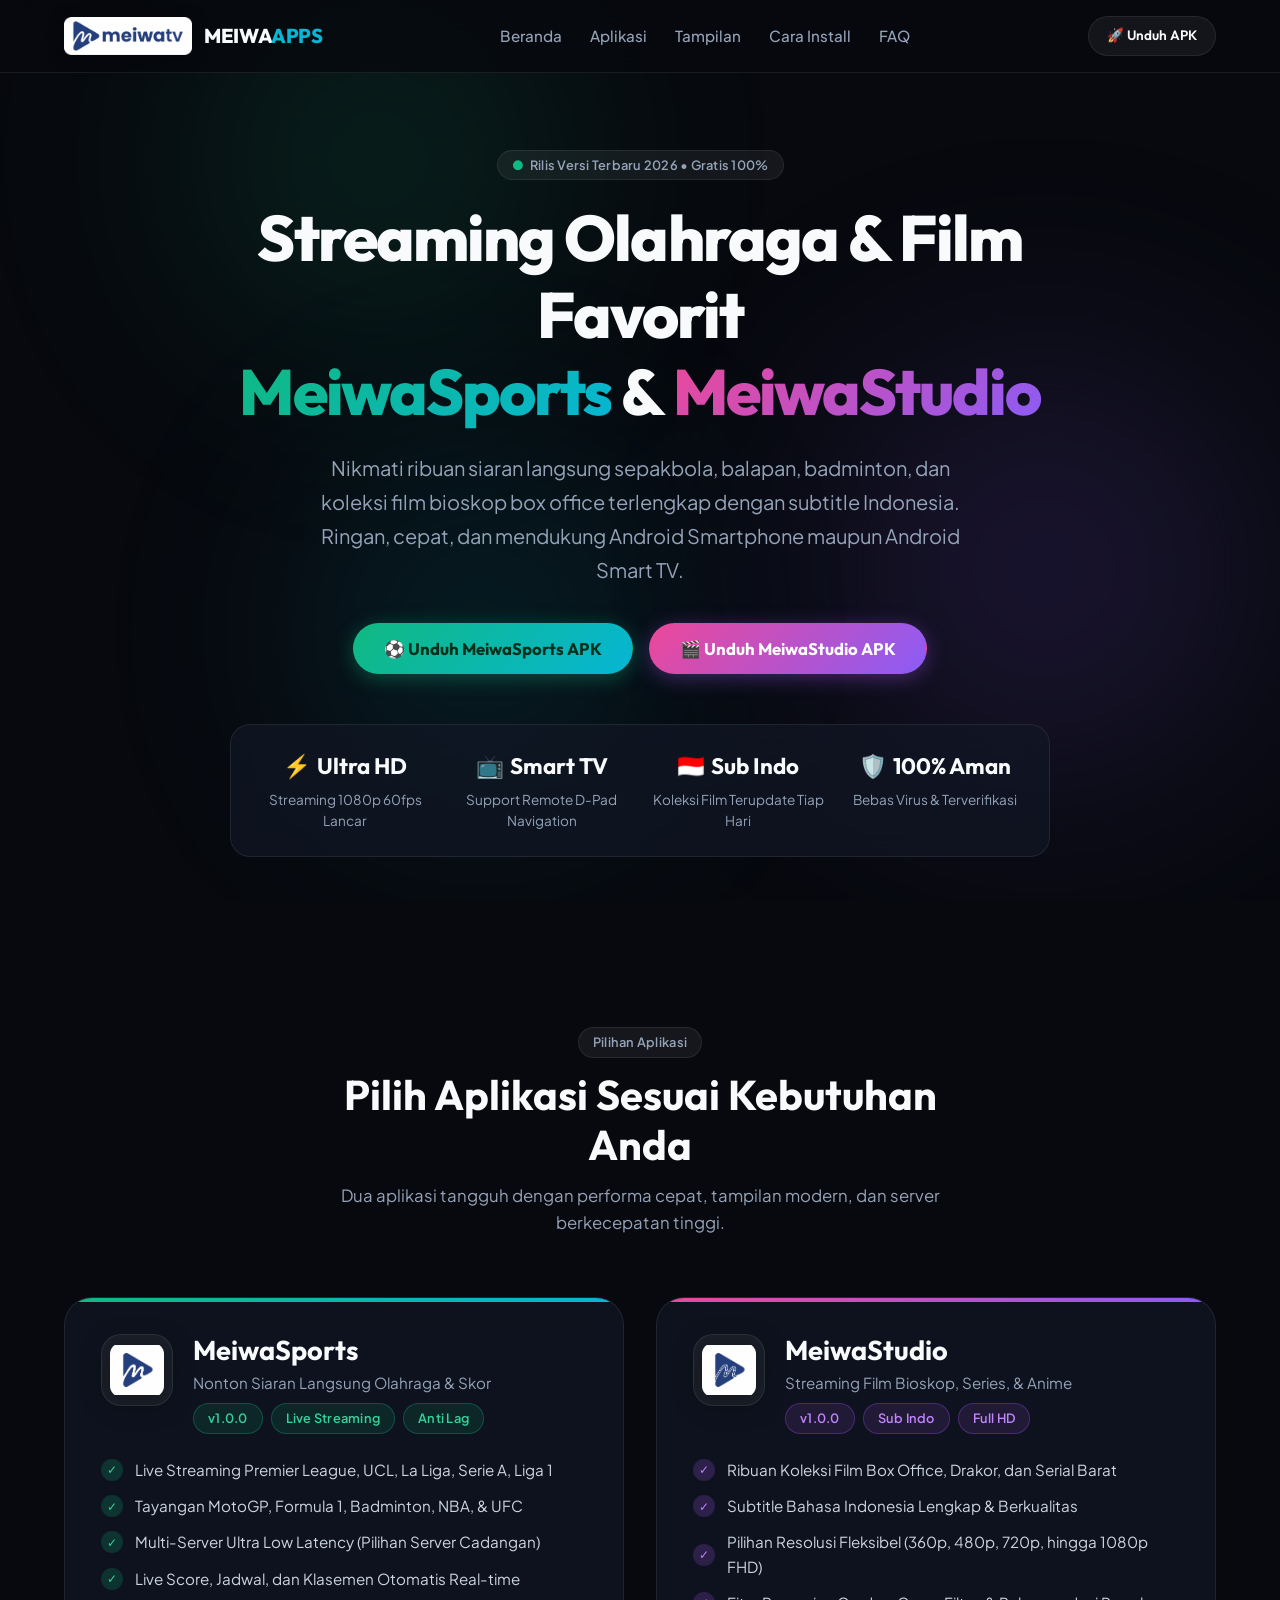
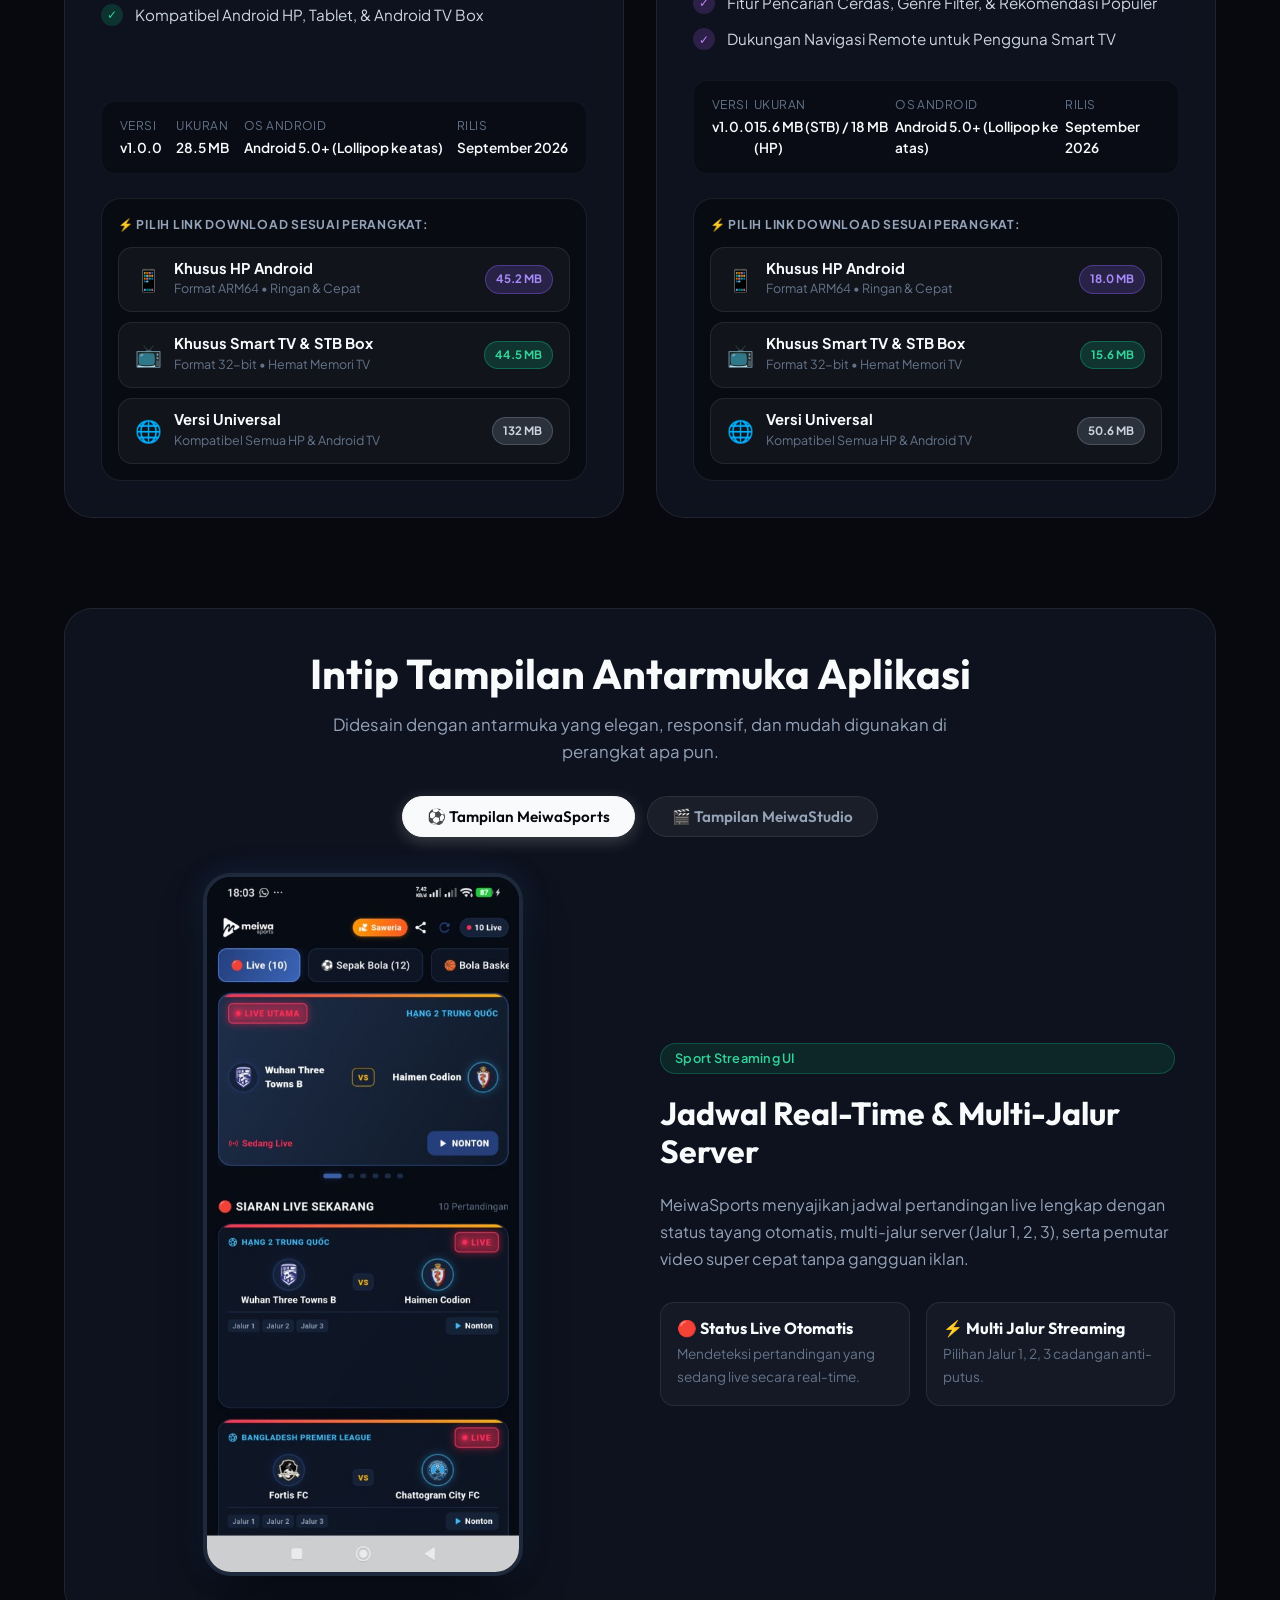
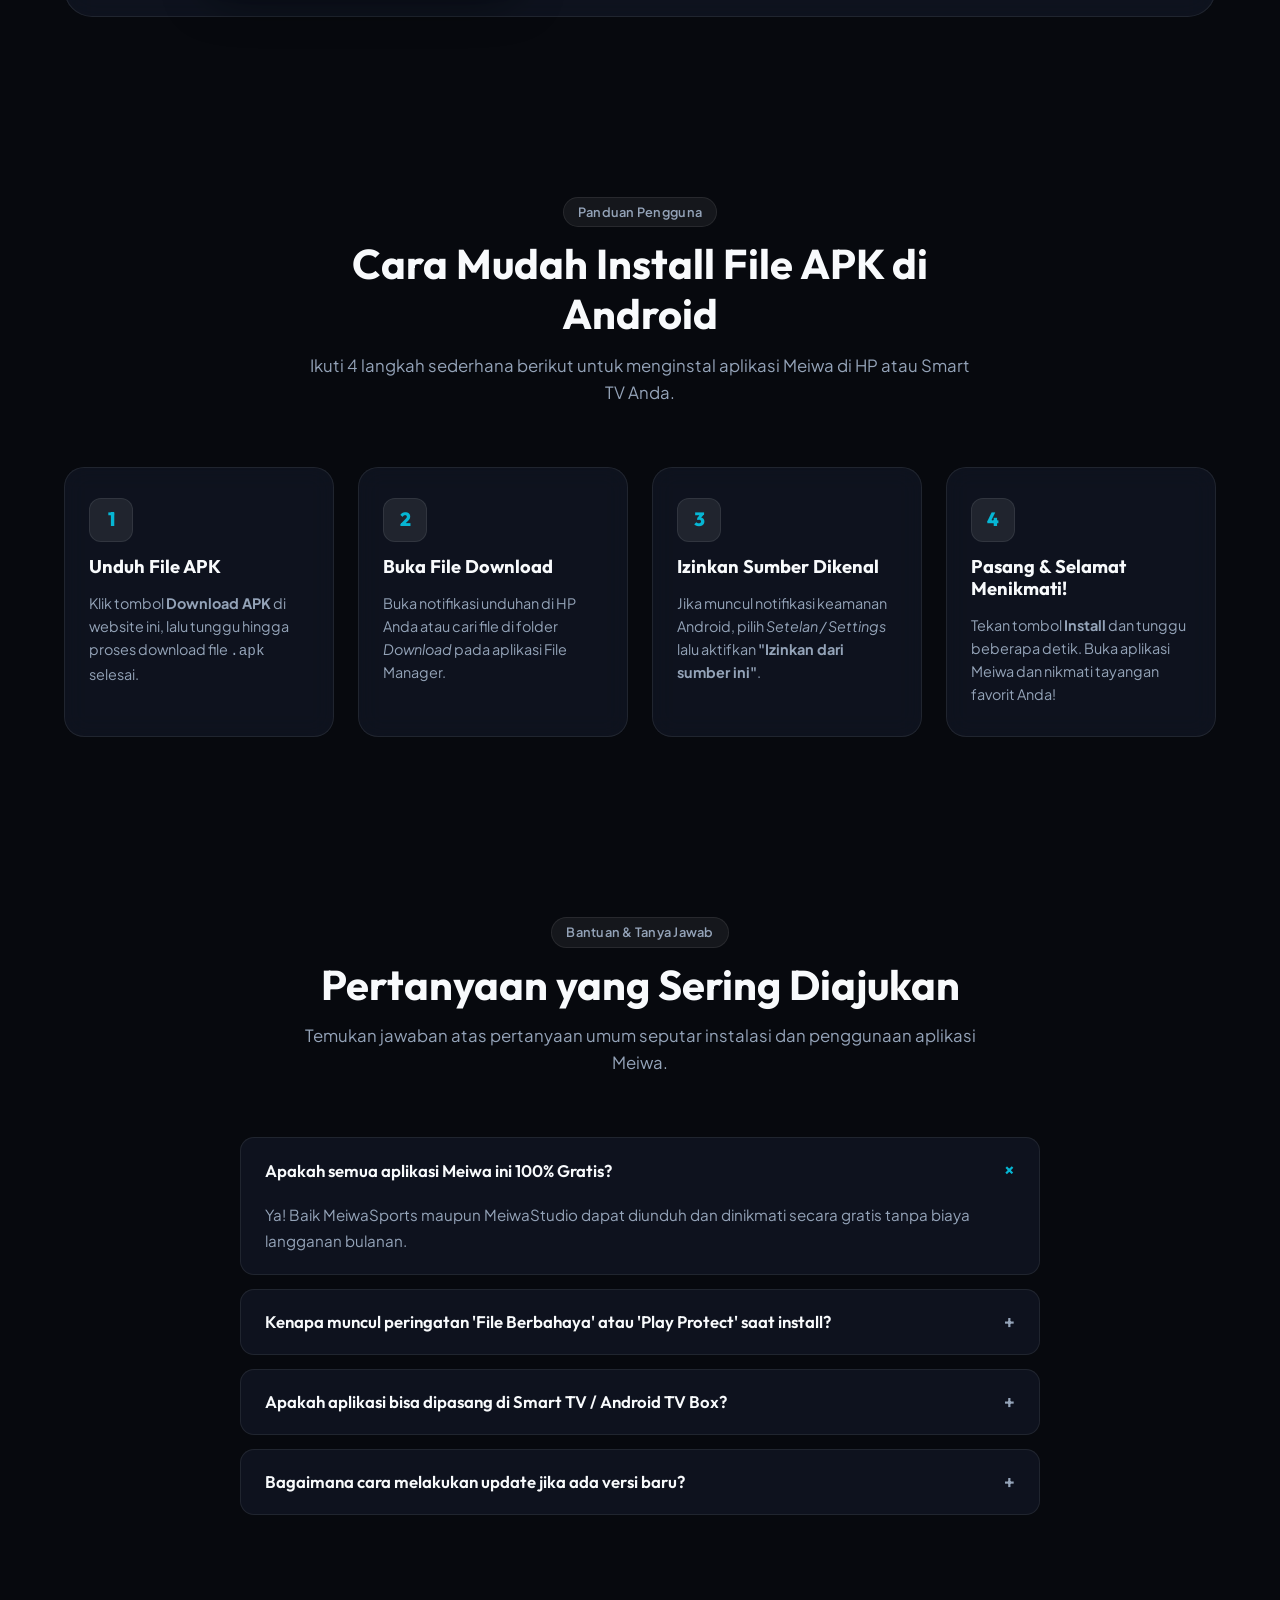
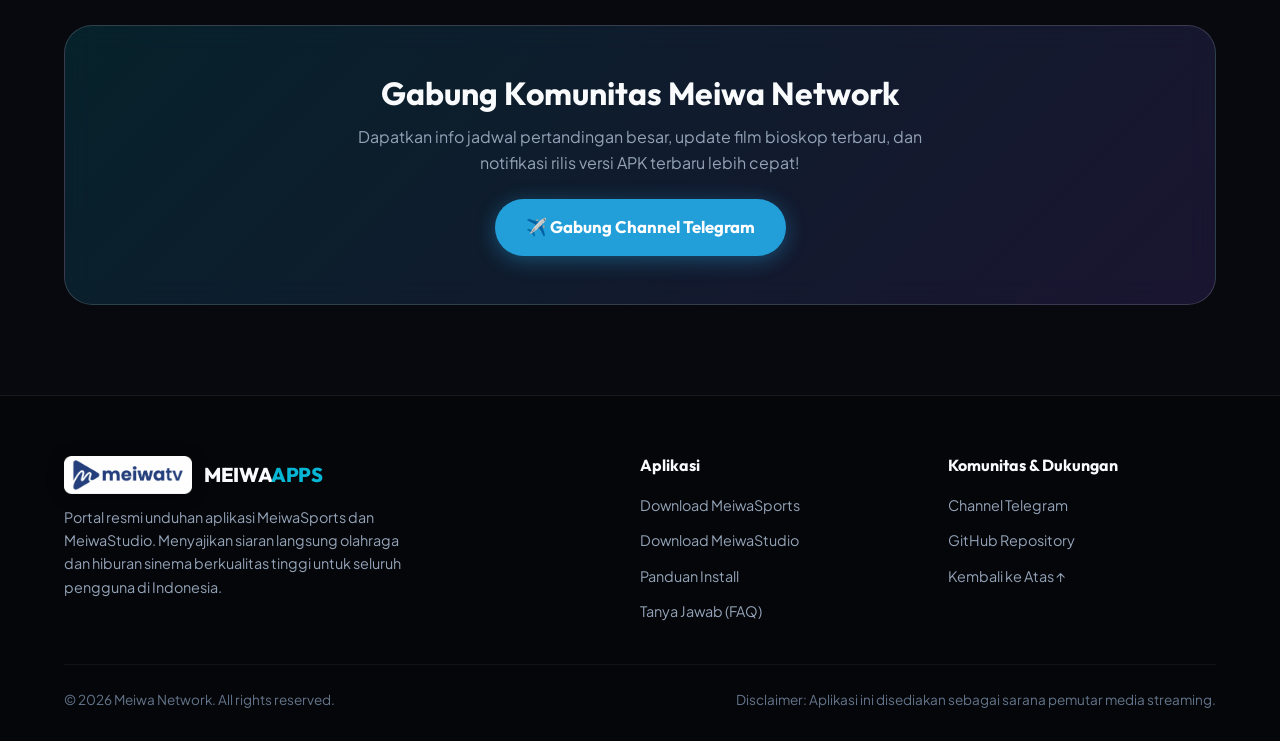
==== commit 675a782b: "feat: Update app preview screenshots and showcase UI on index page" ====
--- a/portal/index.html
+++ b/portal/index.html
@@ -357,18 +357,18 @@
           </div>
           <div class="showcase-details">
             <span class="badge-pill badge-sports">Sport Streaming UI</span>
-            <h3>Jadwal Teratur & Player Super Cepat</h3>
+            <h3>Jadwal Real-Time & Multi-Jalur Server</h3>
             <p>
-              MeiwaSports menyajikan jadwal pertandingan harian secara real-time dengan status LIVE yang jelas, logo tim beresolusi tajam, dan pemutar video HLS yang mulus tanpa jeda iklan video yang mengganggu.
+              MeiwaSports menyajikan jadwal pertandingan live lengkap dengan status tayang otomatis, multi-jalur server (Jalur 1, 2, 3), serta pemutar video super cepat tanpa gangguan iklan.
             </p>
             <div class="feature-mini-grid">
               <div class="feature-mini-card">
-                <h4>🟢 Status Live</h4>
-                <p>Otomatis mendeteksi pertandingan yang sedang tayang.</p>
+                <h4>🔴 Status Live Otomatis</h4>
+                <p>Mendeteksi pertandingan yang sedang live secara real-time.</p>
               </div>
               <div class="feature-mini-card">
-                <h4>📡 Multi Source</h4>
-                <p>Tersedia lebih dari 3 link server alternatif setiap match.</p>
+                <h4>⚡ Multi Jalur Streaming</h4>
+                <p>Pilihan Jalur 1, 2, 3 cadangan anti-putus.</p>
               </div>
             </div>
           </div>
@@ -381,18 +381,18 @@
           </div>
           <div class="showcase-details">
             <span class="badge-pill badge-studio">Movie Streaming UI</span>
-            <h3>Sinema Bioskop di Genggaman Tangan Anda</h3>
+            <h3>Top Movies Banner, Film & Series Unggulan</h3>
             <p>
-              Eksplorasi poster film, sinopsis cerita, trailer, hingga episode series favorit dalam satu ketukan. Dilengkapi subtitle Indonesia yang mudah dibaca dengan kontras sempurna.
+              MeiwaStudio hadir dengan Banner Slider Top Movie, badge kualitas dinamis (HD, CAM, Series), serta koleksi lengkap Film & Drama Seri dengan subtitle Indonesia jernih.
             </p>
             <div class="feature-mini-grid">
               <div class="feature-mini-card">
-                <h4>📽️ Kualitas FHD</h4>
-                <p>Gambar jernih dengan audio yang imersif.</p>
+                <h4>🔥 Top 5 Slider Banner</h4>
+                <p>Rekomendasi film trending bulanan di halaman utama.</p>
               </div>
               <div class="feature-mini-card">
-                <h4>🗂️ Kategori Komplit</h4>
-                <p>Action, Romance, Horor, Sci-Fi, Drakor hingga Anime.</p>
+                <h4>✨ Badge Kualitas Dinamis</h4>
+                <p>Indikator HD, CAM, Series, serta Rating IMDb akurat.</p>
               </div>
             </div>
           </div>
--- a/portal/style.css
+++ b/portal/style.css
@@ -651,10 +651,12 @@
 
 .showcase-mockup-frame {
   position: relative;
-  border-radius: var(--radius-lg);
+  max-width: 320px;
+  margin: 0 auto;
+  border-radius: 28px;
   overflow: hidden;
-  box-shadow: 0 25px 50px -12px rgba(0, 0, 0, 0.7);
-  border: 1px solid var(--border-accent);
+  box-shadow: 0 25px 50px -12px rgba(0, 0, 0, 0.8), 0 0 30px rgba(59, 130, 246, 0.15);
+  border: 4px solid #1e293b;
   background: #000;
 }
 
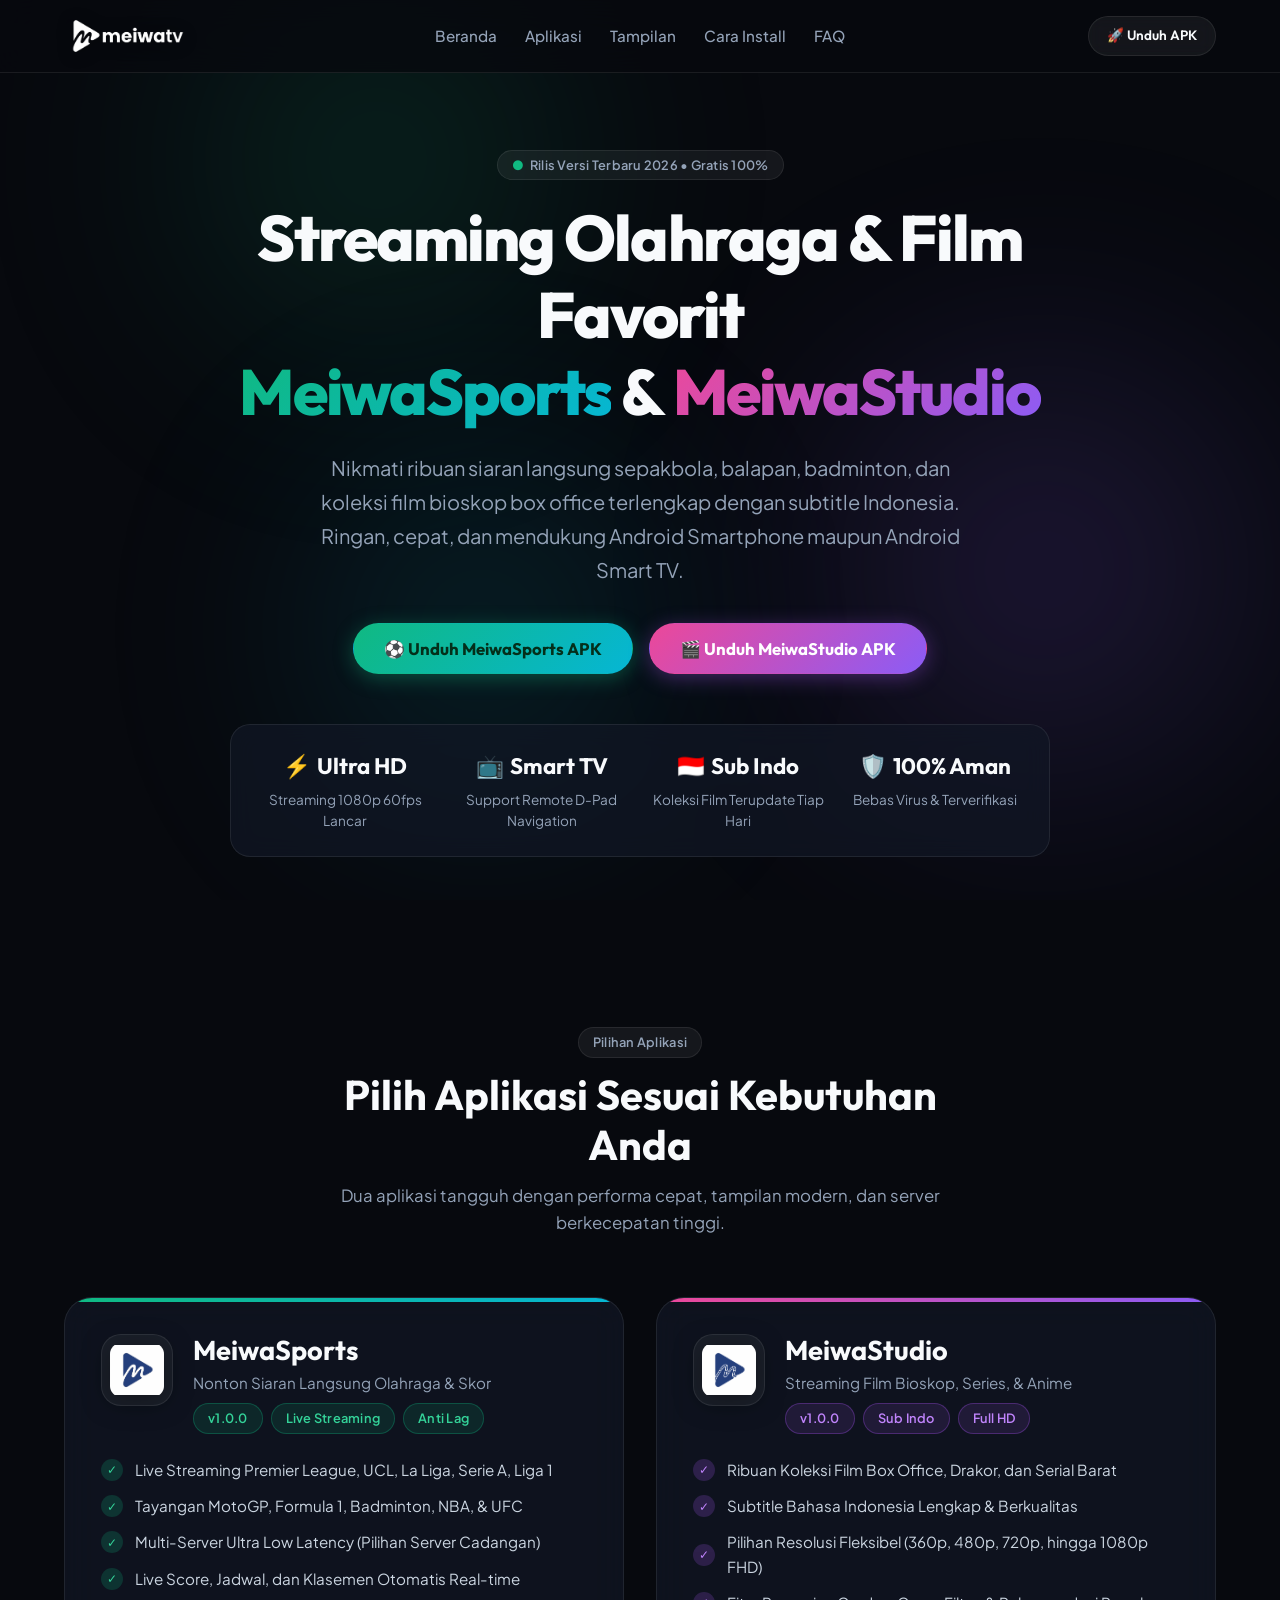
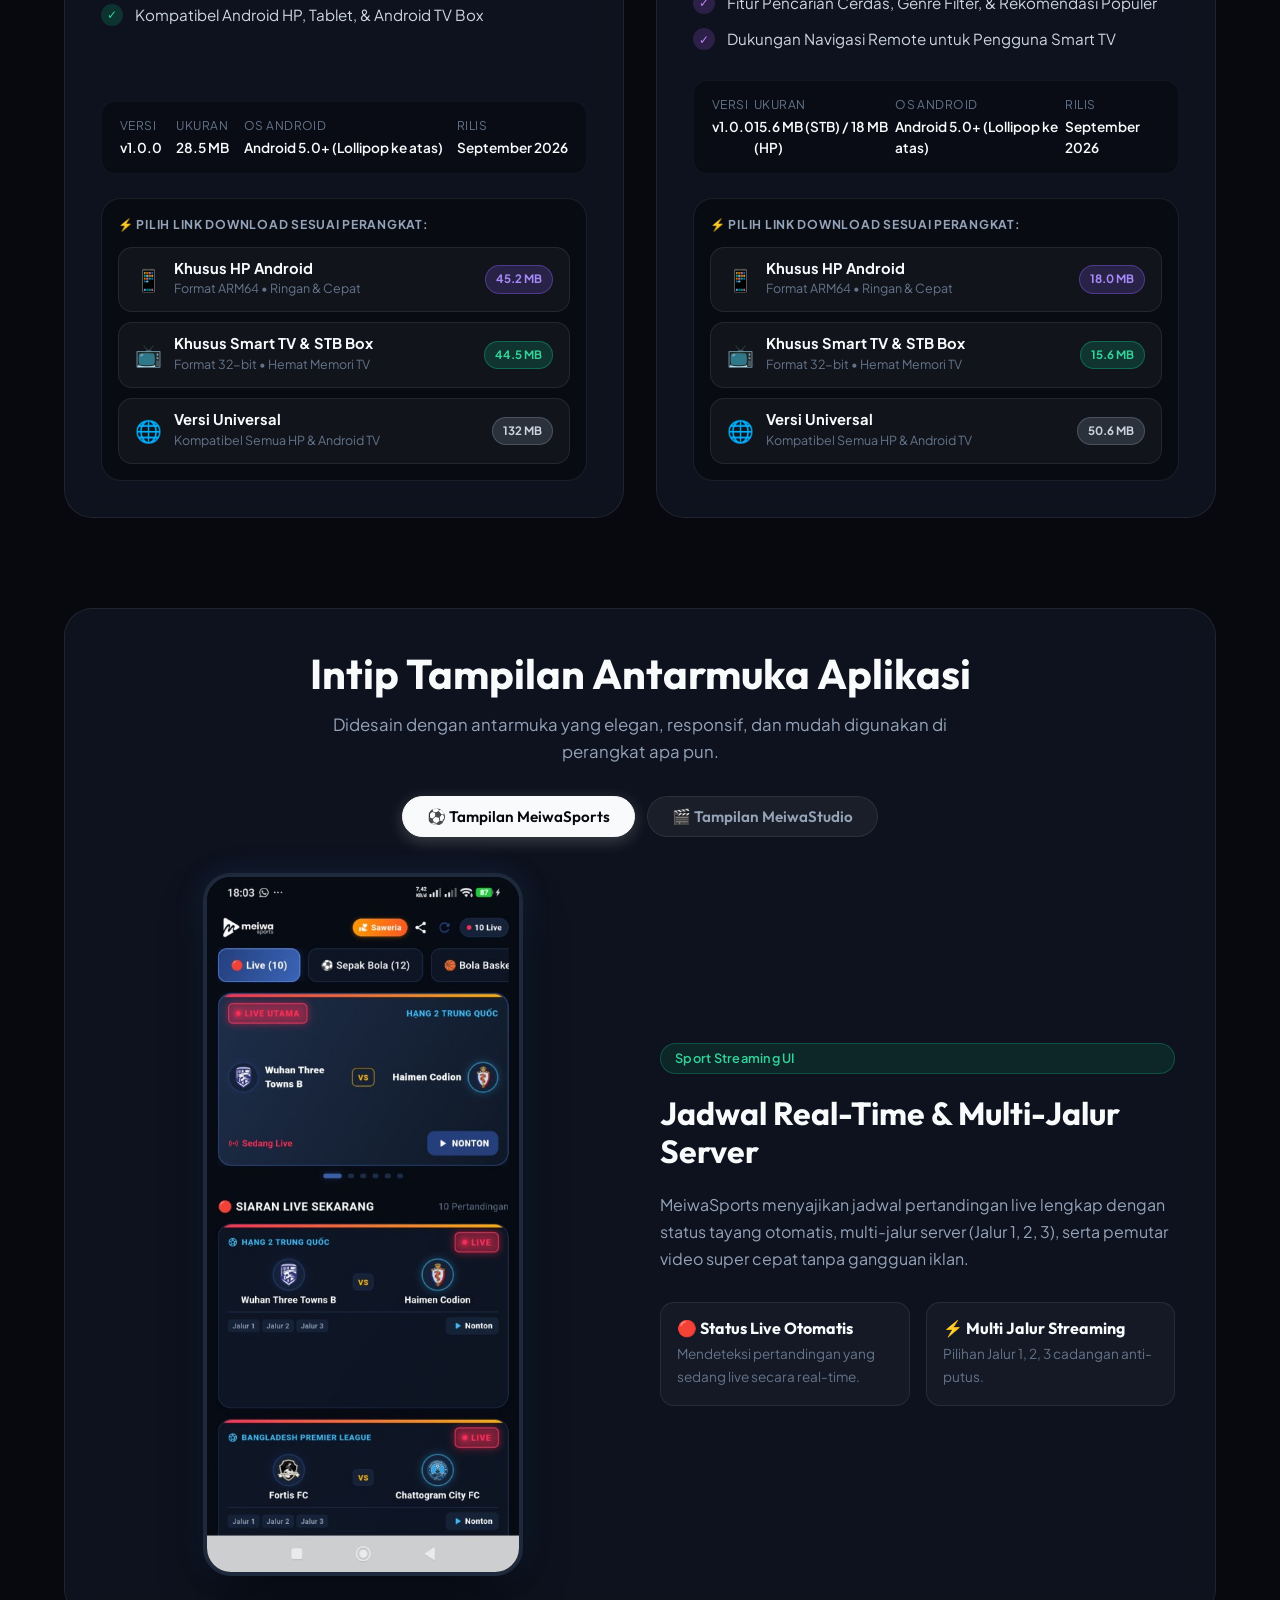
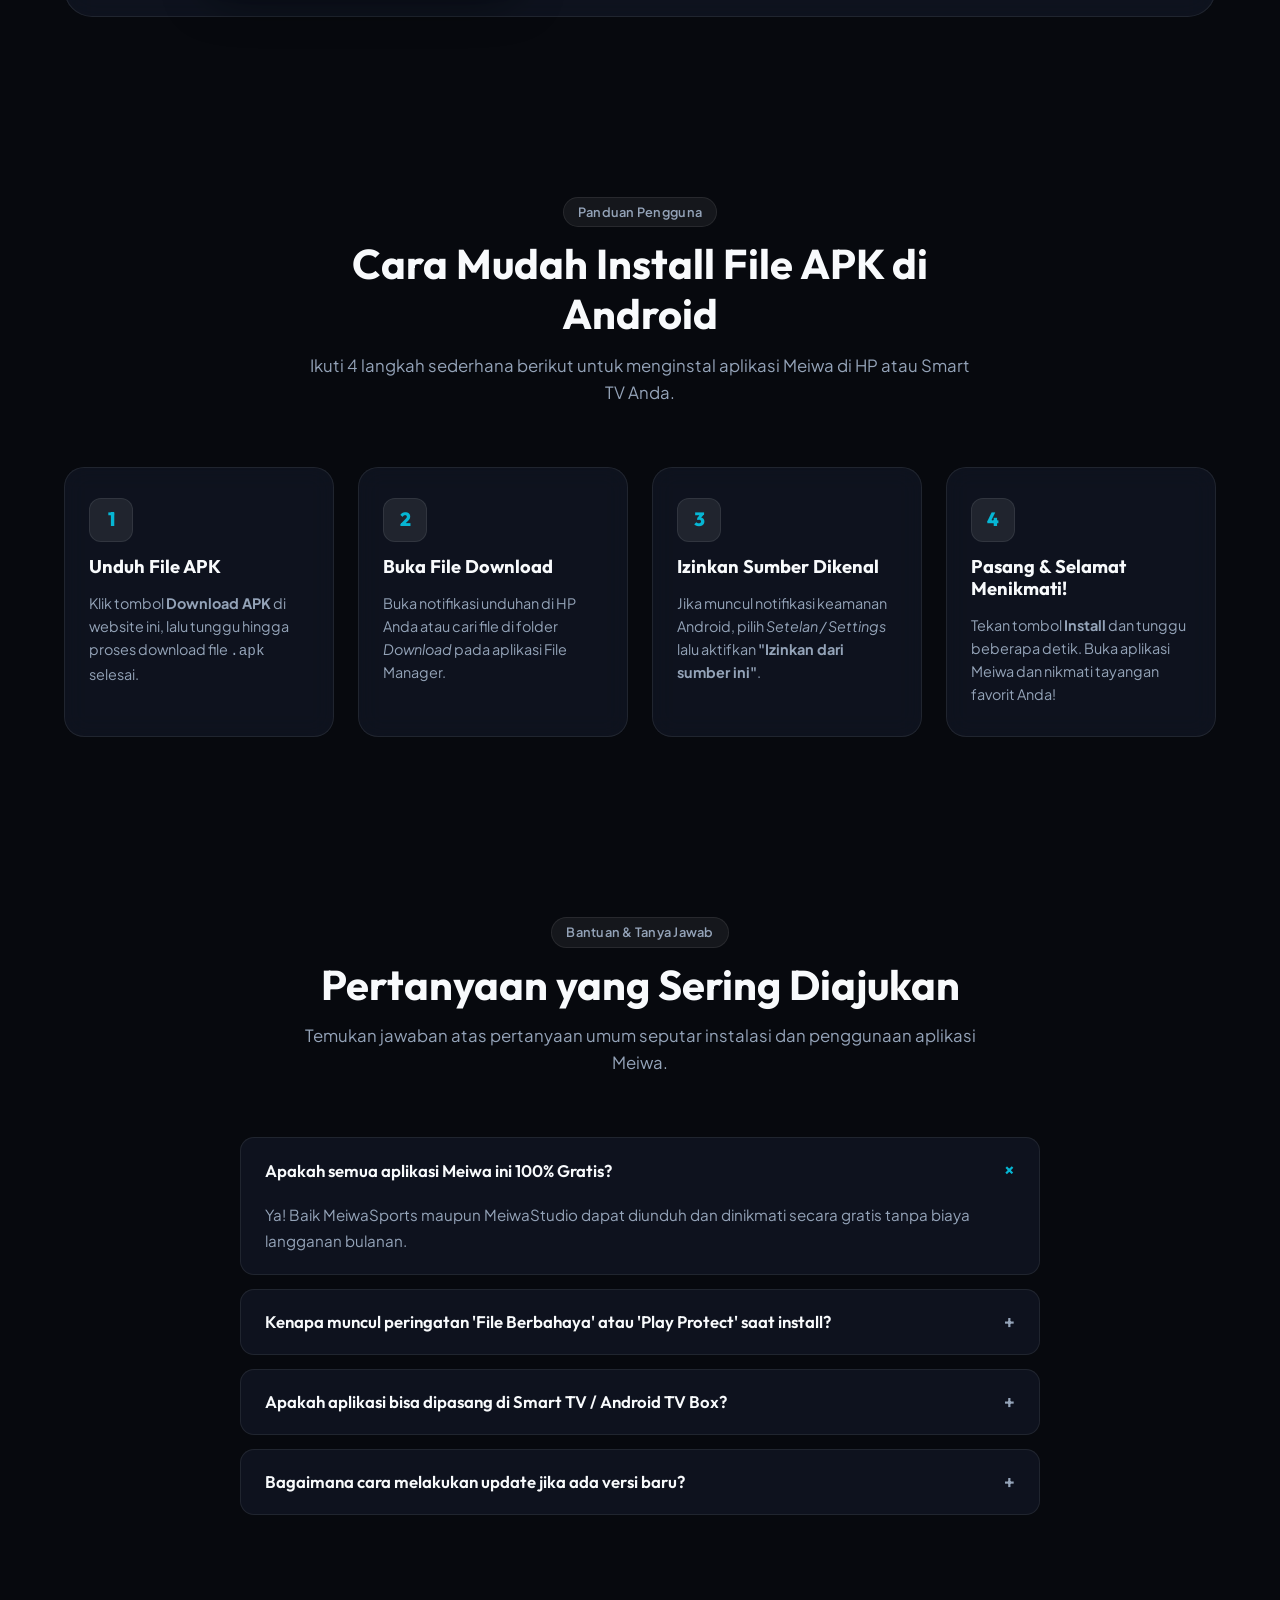
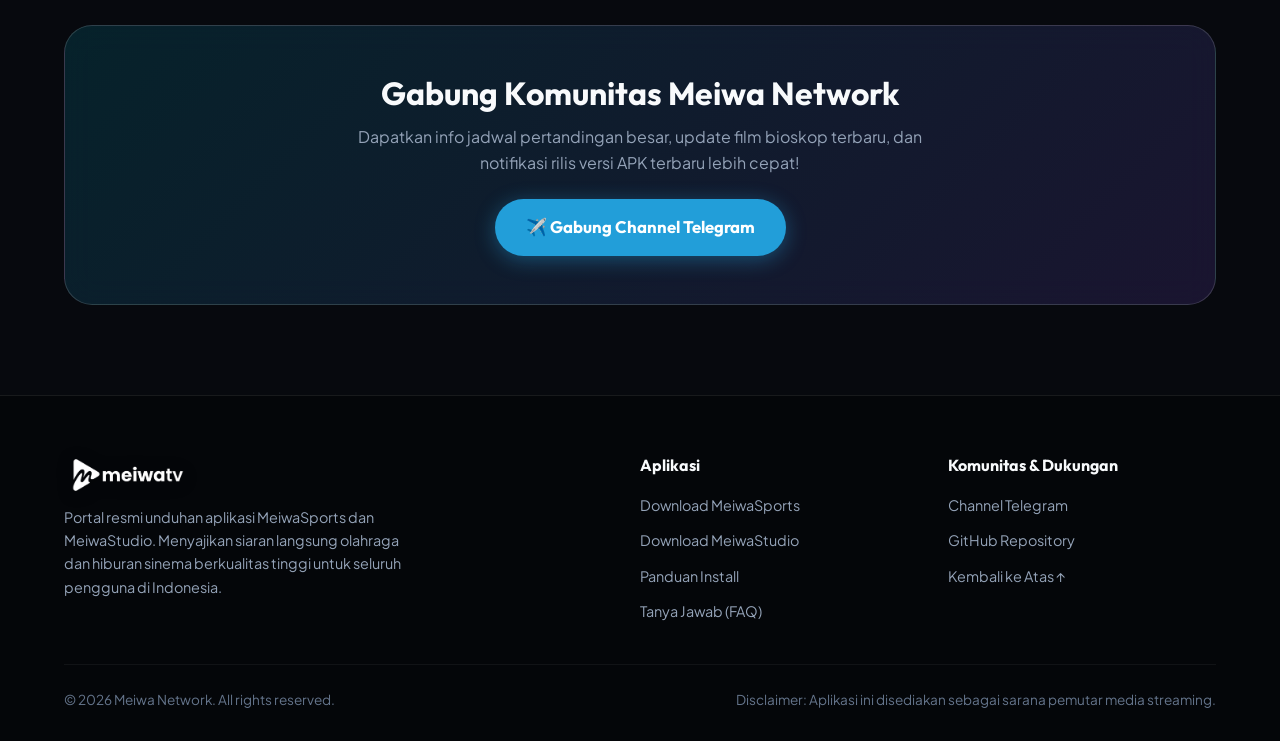
==== commit e902ae12: "feat: Remove MEIWAAPPS text from header and footer navbar" ====
--- a/portal/index.html
+++ b/portal/index.html
@@ -39,8 +39,7 @@
   <nav class="navbar" id="navbar">
     <div class="container">
       <a href="#" class="nav-brand">
-        <img src="assets/logo-main.png" alt="Meiwa Logo">
-        <span>MEIWA<span style="color: var(--brand-cyan);">APPS</span></span>
+        <img src="assets/logo-mobile.png" alt="Meiwa Logo">
       </a>
 
       <ul class="nav-links">
@@ -473,8 +472,7 @@
       <div class="footer-grid">
         <div class="footer-brand">
           <a href="#" class="nav-brand">
-            <img src="assets/logo-main.png" alt="Meiwa Logo">
-            <span>MEIWA<span style="color: var(--brand-cyan);">APPS</span></span>
+            <img src="assets/logo-mobile.png" alt="Meiwa Logo">
           </a>
           <p>Portal resmi unduhan aplikasi MeiwaSports dan MeiwaStudio. Menyajikan siaran langsung olahraga dan hiburan sinema berkualitas tinggi untuk seluruh pengguna di Indonesia.</p>
         </div>
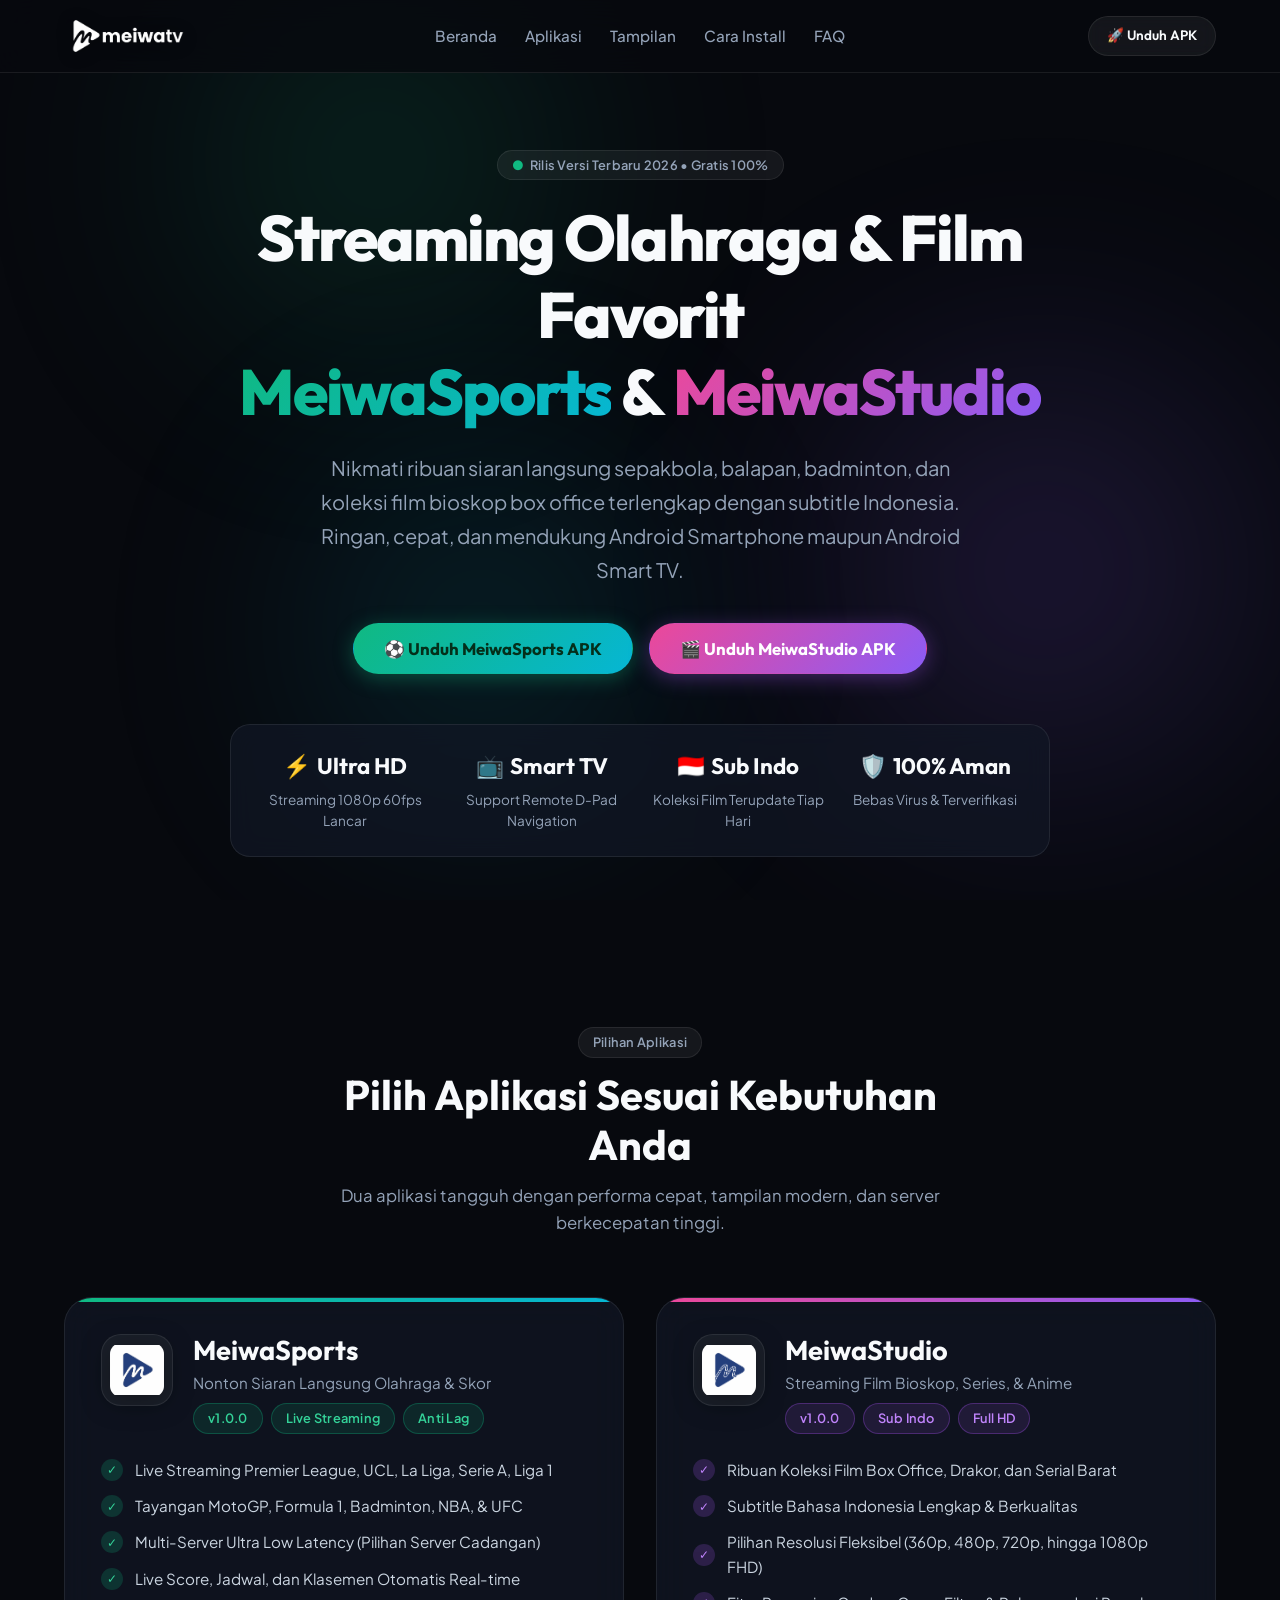
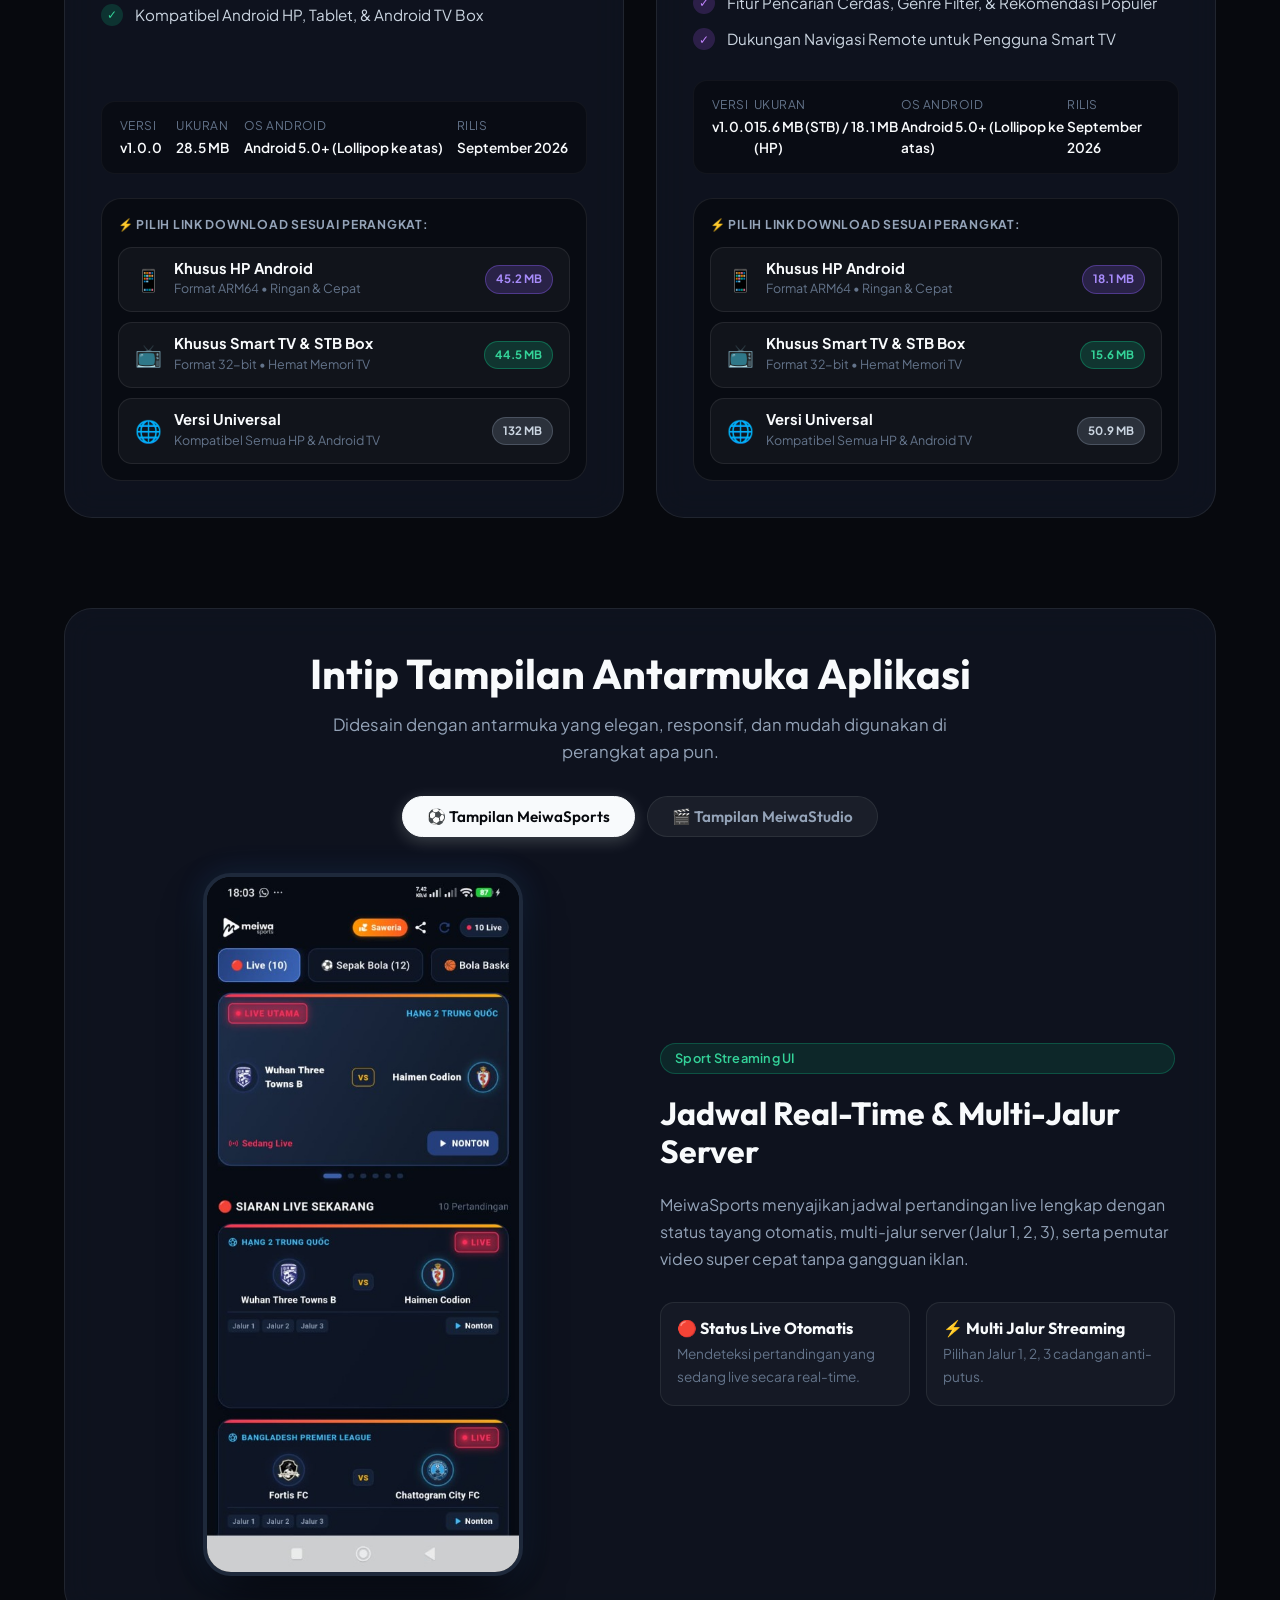
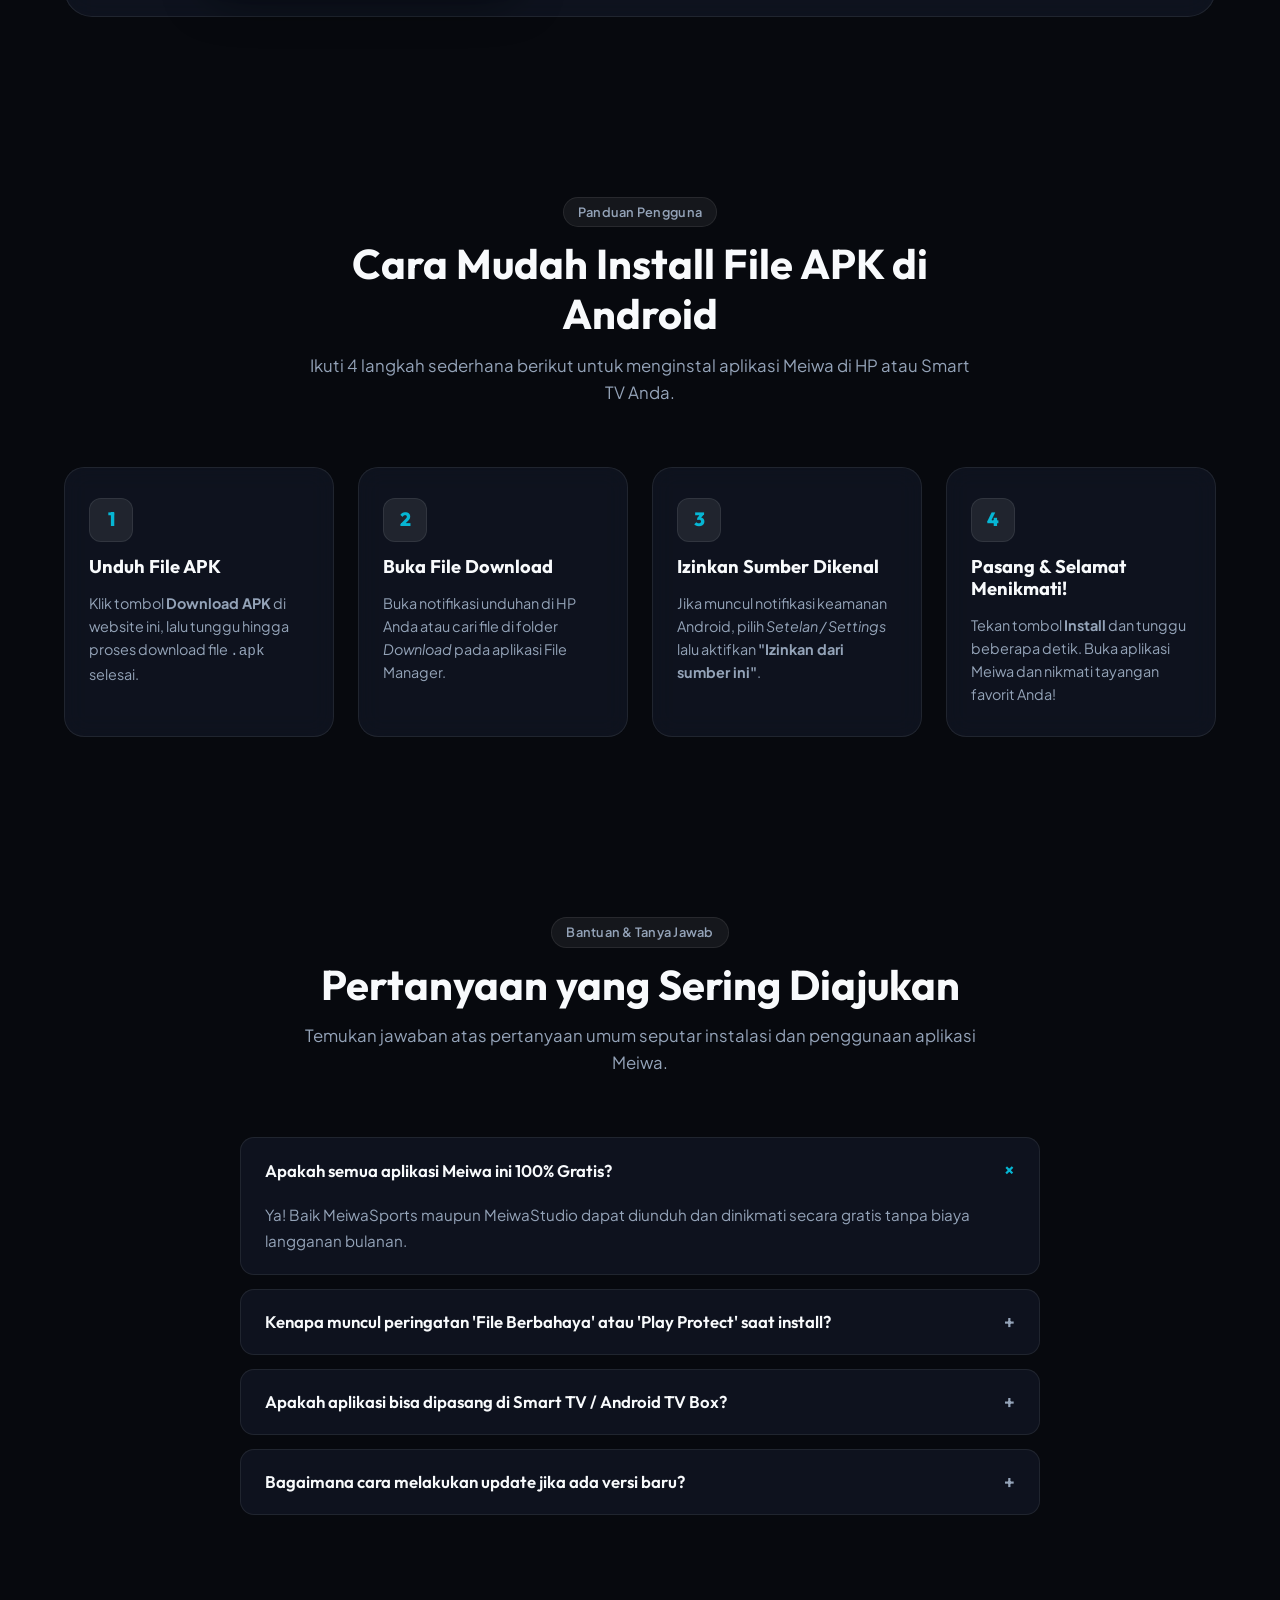
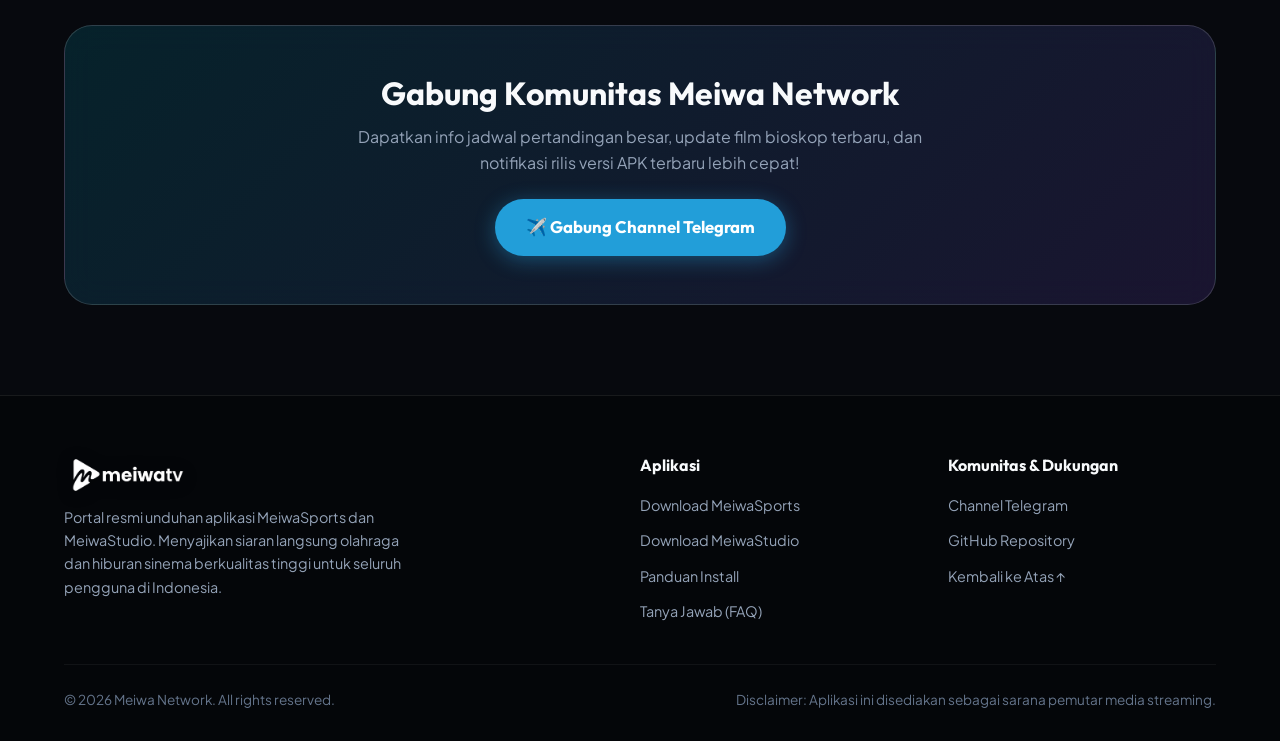
==== commit adabcadb: "update MeiwaStudio download links on portal landing page" ====
--- a/portal/index.html
+++ b/portal/index.html
@@ -1,18 +1,22 @@
 <!DOCTYPE html>
 <html lang="id">
+
 <head>
   <meta charset="UTF-8">
   <meta name="viewport" content="width=device-width, initial-scale=1.0">
   <title>Meiwa Apps Portal | Download APK Resmi MeiwaSports & MeiwaStudio</title>
-  <meta name="description" content="Download APK resmi MeiwaSports (Live Streaming Olahraga & Score) dan MeiwaStudio (Nonton Film & Series Sub Indo). Gratis, cepat, dan lancar untuk Android & Smart TV.">
-  <meta name="keywords" content="meiwasports apk, meiwastudio apk, download meiwa tv, nonton bola live streaming gratis, nonton film gratis sub indo, streaming apk android tv">
+  <meta name="description"
+    content="Download APK resmi MeiwaSports (Live Streaming Olahraga & Score) dan MeiwaStudio (Nonton Film & Series Sub Indo). Gratis, cepat, dan lancar untuk Android & Smart TV.">
+  <meta name="keywords"
+    content="meiwasports apk, meiwastudio apk, download meiwa tv, nonton bola live streaming gratis, nonton film gratis sub indo, streaming apk android tv">
   <meta name="author" content="Meiwa Network">
 
   <!-- Open Graph / Facebook / WhatsApp -->
   <meta property="og:type" content="website">
   <meta property="og:url" content="https://meiwa.my.id/">
   <meta property="og:title" content="Meiwa Apps - Download APK MeiwaSports & MeiwaStudio">
-  <meta property="og:description" content="Nonton Live Streaming Bola, MotoGP, F1, dan Ribuan Film Bioskop Sub Indo Gratis di Android & Smart TV.">
+  <meta property="og:description"
+    content="Nonton Live Streaming Bola, MotoGP, F1, dan Ribuan Film Bioskop Sub Indo Gratis di Android & Smart TV.">
   <meta property="og:image" content="assets/logo-main.png">
 
   <!-- Favicon -->
@@ -21,11 +25,14 @@
   <!-- Google Fonts -->
   <link rel="preconnect" href="https://fonts.googleapis.com">
   <link rel="preconnect" href="https://fonts.gstatic.com" crossorigin>
-  <link href="https://fonts.googleapis.com/css2?family=Outfit:wght@400;500;600;700;800;900&family=Plus+Jakarta+Sans:wght@400;500;600;700&display=swap" rel="stylesheet">
+  <link
+    href="https://fonts.googleapis.com/css2?family=Outfit:wght@400;500;600;700;800;900&family=Plus+Jakarta+Sans:wght@400;500;600;700&display=swap"
+    rel="stylesheet">
 
   <!-- Stylesheet -->
   <link rel="stylesheet" href="style.css?v=1.0.2">
 </head>
+
 <body>
 
   <!-- Ambient Glowing Background -->
@@ -74,7 +81,8 @@
         </h1>
 
         <p class="hero-subtitle">
-          Nikmati ribuan siaran langsung sepakbola, balapan, badminton, dan koleksi film bioskop box office terlengkap dengan subtitle Indonesia. Ringan, cepat, dan mendukung Android Smartphone maupun Android Smart TV.
+          Nikmati ribuan siaran langsung sepakbola, balapan, badminton, dan koleksi film bioskop box office terlengkap
+          dengan subtitle Indonesia. Ringan, cepat, dan mendukung Android Smartphone maupun Android Smart TV.
         </p>
 
         <div class="hero-cta">
@@ -126,11 +134,12 @@
       <div class="section-header">
         <span class="badge-pill" style="margin-bottom: 12px;">Pilihan Aplikasi</span>
         <h2 class="section-title">Pilih Aplikasi Sesuai Kebutuhan Anda</h2>
-        <p class="section-subtitle">Dua aplikasi tangguh dengan performa cepat, tampilan modern, dan server berkecepatan tinggi.</p>
+        <p class="section-subtitle">Dua aplikasi tangguh dengan performa cepat, tampilan modern, dan server berkecepatan
+          tinggi.</p>
       </div>
 
       <div class="apps-grid">
-        
+
         <!-- CARD 1: MEIWASPORTS -->
         <div class="app-card app-card-sports">
           <div>
@@ -194,7 +203,8 @@
             <div class="platform-download-box">
               <div class="platform-download-label">⚡ PILIH LINK DOWNLOAD SESUAI PERANGKAT:</div>
               <div class="platform-btn-group">
-                <a href="https://drive.google.com/uc?export=download&id=1sWP2kF5n2mlUH2bNf4JsQ3jYTxerni7x" target="_blank" rel="noopener noreferrer" class="platform-btn platform-btn-hp">
+                <a href="https://drive.google.com/uc?export=download&id=1sWP2kF5n2mlUH2bNf4JsQ3jYTxerni7x"
+                  target="_blank" rel="noopener noreferrer" class="platform-btn platform-btn-hp">
                   <div class="platform-btn-left">
                     <span class="platform-btn-icon">📱</span>
                     <div class="platform-btn-text">
@@ -202,10 +212,13 @@
                       <span class="platform-btn-desc">Format ARM64 • Ringan & Cepat</span>
                     </div>
                   </div>
-                  <span class="platform-badge" style="background: rgba(139, 92, 246, 0.2); color: #a78bfa; border-color: rgba(139, 92, 246, 0.4);">45.2 MB</span>
+                  <span class="platform-badge"
+                    style="background: rgba(139, 92, 246, 0.2); color: #a78bfa; border-color: rgba(139, 92, 246, 0.4);">45.2
+                    MB</span>
                 </a>
 
-                <a href="https://drive.google.com/uc?export=download&id=1s0hHDHYfVo8bqAoSK0rHVRcrUFUpd6QY" target="_blank" rel="noopener noreferrer" class="platform-btn platform-btn-tv">
+                <a href="https://drive.google.com/uc?export=download&id=1s0hHDHYfVo8bqAoSK0rHVRcrUFUpd6QY"
+                  target="_blank" rel="noopener noreferrer" class="platform-btn platform-btn-tv">
                   <div class="platform-btn-left">
                     <span class="platform-btn-icon">📺</span>
                     <div class="platform-btn-text">
@@ -213,10 +226,13 @@
                       <span class="platform-btn-desc">Format 32-bit • Hemat Memori TV</span>
                     </div>
                   </div>
-                  <span class="platform-badge" style="background: rgba(16, 185, 129, 0.2); color: #34d399; border-color: rgba(16, 185, 129, 0.4);">44.5 MB</span>
+                  <span class="platform-badge"
+                    style="background: rgba(16, 185, 129, 0.2); color: #34d399; border-color: rgba(16, 185, 129, 0.4);">44.5
+                    MB</span>
                 </a>
 
-                <a href="https://drive.google.com/uc?export=download&id=19gBdRmoCI3Q4qErca5a8f7u0ix5_iVoG" target="_blank" rel="noopener noreferrer" class="platform-btn platform-btn-univ">
+                <a href="https://drive.google.com/uc?export=download&id=19gBdRmoCI3Q4qErca5a8f7u0ix5_iVoG"
+                  target="_blank" rel="noopener noreferrer" class="platform-btn platform-btn-univ">
                   <div class="platform-btn-left">
                     <span class="platform-btn-icon">🌐</span>
                     <div class="platform-btn-text">
@@ -224,7 +240,9 @@
                       <span class="platform-btn-desc">Kompatibel Semua HP & Android TV</span>
                     </div>
                   </div>
-                  <span class="platform-badge" style="background: rgba(148, 163, 184, 0.2); color: #cbd5e1; border-color: rgba(148, 163, 184, 0.3);">132 MB</span>
+                  <span class="platform-badge"
+                    style="background: rgba(148, 163, 184, 0.2); color: #cbd5e1; border-color: rgba(148, 163, 184, 0.3);">132
+                    MB</span>
                 </a>
               </div>
             </div>
@@ -294,7 +312,8 @@
             <div class="platform-download-box">
               <div class="platform-download-label">⚡ PILIH LINK DOWNLOAD SESUAI PERANGKAT:</div>
               <div class="platform-btn-group">
-                <a href="https://drive.google.com/uc?export=download&id=1fUypMiBVXvzLeirHdimQA_EsTnkqPeOt" target="_blank" rel="noopener noreferrer" class="platform-btn platform-btn-hp">
+                <a href="https://drive.google.com/uc?export=download&id=1elPWgczMwY7oJ4T1MM7nyO8SqFH0zrd7"
+                  target="_blank" rel="noopener noreferrer" class="platform-btn platform-btn-hp">
                   <div class="platform-btn-left">
                     <span class="platform-btn-icon">📱</span>
                     <div class="platform-btn-text">
@@ -302,10 +321,13 @@
                       <span class="platform-btn-desc">Format ARM64 • Ringan & Cepat</span>
                     </div>
                   </div>
-                  <span class="platform-badge" style="background: rgba(139, 92, 246, 0.2); color: #a78bfa; border-color: rgba(139, 92, 246, 0.4);">18.0 MB</span>
+                  <span class="platform-badge"
+                    style="background: rgba(139, 92, 246, 0.2); color: #a78bfa; border-color: rgba(139, 92, 246, 0.4);">18.1
+                    MB</span>
                 </a>
 
-                <a href="https://drive.google.com/uc?export=download&id=1DjRWYcw43G-3AEfAxb0qI-sXTNPWw_Tt" target="_blank" rel="noopener noreferrer" class="platform-btn platform-btn-tv">
+                <a href="https://drive.google.com/uc?export=download&id=1No7NFfkLCvZb4RUdqO1yhKZzB5mFPPxj"
+                  target="_blank" rel="noopener noreferrer" class="platform-btn platform-btn-tv">
                   <div class="platform-btn-left">
                     <span class="platform-btn-icon">📺</span>
                     <div class="platform-btn-text">
@@ -313,10 +335,13 @@
                       <span class="platform-btn-desc">Format 32-bit • Hemat Memori TV</span>
                     </div>
                   </div>
-                  <span class="platform-badge" style="background: rgba(16, 185, 129, 0.2); color: #34d399; border-color: rgba(16, 185, 129, 0.4);">15.6 MB</span>
+                  <span class="platform-badge"
+                    style="background: rgba(16, 185, 129, 0.2); color: #34d399; border-color: rgba(16, 185, 129, 0.4);">15.6
+                    MB</span>
                 </a>
 
-                <a href="https://drive.google.com/uc?export=download&id=1P84kJAU4M_lmjr6upcboHHhNHe0LqS1c" target="_blank" rel="noopener noreferrer" class="platform-btn platform-btn-univ">
+                <a href="https://drive.google.com/uc?export=download&id=1iJSlxHl2gb3omFR_rVGdsPr9JnP-CVC2"
+                  target="_blank" rel="noopener noreferrer" class="platform-btn platform-btn-univ">
                   <div class="platform-btn-left">
                     <span class="platform-btn-icon">🌐</span>
                     <div class="platform-btn-text">
@@ -324,7 +349,9 @@
                       <span class="platform-btn-desc">Kompatibel Semua HP & Android TV</span>
                     </div>
                   </div>
-                  <span class="platform-badge" style="background: rgba(148, 163, 184, 0.2); color: #cbd5e1; border-color: rgba(148, 163, 184, 0.3);">50.6 MB</span>
+                  <span class="platform-badge"
+                    style="background: rgba(148, 163, 184, 0.2); color: #cbd5e1; border-color: rgba(148, 163, 184, 0.3);">50.9
+                    MB</span>
                 </a>
               </div>
             </div>
@@ -341,11 +368,13 @@
       <div class="showcase-wrapper">
         <div class="section-header" style="margin-bottom: 30px;">
           <h2 class="section-title">Intip Tampilan Antarmuka Aplikasi</h2>
-          <p class="section-subtitle">Didesain dengan antarmuka yang elegan, responsif, dan mudah digunakan di perangkat apa pun.</p>
+          <p class="section-subtitle">Didesain dengan antarmuka yang elegan, responsif, dan mudah digunakan di perangkat
+            apa pun.</p>
         </div>
 
         <div class="showcase-tabs">
-          <button type="button" class="showcase-tab-btn active" data-target="previewSports">⚽ Tampilan MeiwaSports</button>
+          <button type="button" class="showcase-tab-btn active" data-target="previewSports">⚽ Tampilan
+            MeiwaSports</button>
           <button type="button" class="showcase-tab-btn" data-target="previewStudio">🎬 Tampilan MeiwaStudio</button>
         </div>
 
@@ -358,7 +387,8 @@
             <span class="badge-pill badge-sports">Sport Streaming UI</span>
             <h3>Jadwal Real-Time & Multi-Jalur Server</h3>
             <p>
-              MeiwaSports menyajikan jadwal pertandingan live lengkap dengan status tayang otomatis, multi-jalur server (Jalur 1, 2, 3), serta pemutar video super cepat tanpa gangguan iklan.
+              MeiwaSports menyajikan jadwal pertandingan live lengkap dengan status tayang otomatis, multi-jalur server
+              (Jalur 1, 2, 3), serta pemutar video super cepat tanpa gangguan iklan.
             </p>
             <div class="feature-mini-grid">
               <div class="feature-mini-card">
@@ -382,7 +412,8 @@
             <span class="badge-pill badge-studio">Movie Streaming UI</span>
             <h3>Top Movies Banner, Film & Series Unggulan</h3>
             <p>
-              MeiwaStudio hadir dengan Banner Slider Top Movie, badge kualitas dinamis (HD, CAM, Series), serta koleksi lengkap Film & Drama Seri dengan subtitle Indonesia jernih.
+              MeiwaStudio hadir dengan Banner Slider Top Movie, badge kualitas dinamis (HD, CAM, Series), serta koleksi
+              lengkap Film & Drama Seri dengan subtitle Indonesia jernih.
             </p>
             <div class="feature-mini-grid">
               <div class="feature-mini-card">
@@ -407,32 +438,38 @@
       <div class="section-header">
         <span class="badge-pill" style="margin-bottom: 12px;">Panduan Pengguna</span>
         <h2 class="section-title">Cara Mudah Install File APK di Android</h2>
-        <p class="section-subtitle">Ikuti 4 langkah sederhana berikut untuk menginstal aplikasi Meiwa di HP atau Smart TV Anda.</p>
+        <p class="section-subtitle">Ikuti 4 langkah sederhana berikut untuk menginstal aplikasi Meiwa di HP atau Smart
+          TV Anda.</p>
       </div>
 
       <div class="install-steps-grid">
         <div class="step-card">
           <div class="step-number">1</div>
           <h3>Unduh File APK</h3>
-          <p>Klik tombol <strong>Download APK</strong> di website ini, lalu tunggu hingga proses download file <code>.apk</code> selesai.</p>
+          <p>Klik tombol <strong>Download APK</strong> di website ini, lalu tunggu hingga proses download file
+            <code>.apk</code> selesai.
+          </p>
         </div>
 
         <div class="step-card">
           <div class="step-number">2</div>
           <h3>Buka File Download</h3>
-          <p>Buka notifikasi unduhan di HP Anda atau cari file di folder <em>Download</em> pada aplikasi File Manager.</p>
+          <p>Buka notifikasi unduhan di HP Anda atau cari file di folder <em>Download</em> pada aplikasi File Manager.
+          </p>
         </div>
 
         <div class="step-card">
           <div class="step-number">3</div>
           <h3>Izinkan Sumber Dikenal</h3>
-          <p>Jika muncul notifikasi keamanan Android, pilih <em>Setelan / Settings</em> lalu aktifkan <strong>"Izinkan dari sumber ini"</strong>.</p>
+          <p>Jika muncul notifikasi keamanan Android, pilih <em>Setelan / Settings</em> lalu aktifkan <strong>"Izinkan
+              dari sumber ini"</strong>.</p>
         </div>
 
         <div class="step-card">
           <div class="step-number">4</div>
           <h3>Pasang & Selamat Menikmati!</h3>
-          <p>Tekan tombol <strong>Install</strong> dan tunggu beberapa detik. Buka aplikasi Meiwa dan nikmati tayangan favorit Anda!</p>
+          <p>Tekan tombol <strong>Install</strong> dan tunggu beberapa detik. Buka aplikasi Meiwa dan nikmati tayangan
+            favorit Anda!</p>
         </div>
       </div>
     </div>
@@ -444,7 +481,8 @@
       <div class="section-header">
         <span class="badge-pill" style="margin-bottom: 12px;">Bantuan & Tanya Jawab</span>
         <h2 class="section-title">Pertanyaan yang Sering Diajukan</h2>
-        <p class="section-subtitle">Temukan jawaban atas pertanyaan umum seputar instalasi dan penggunaan aplikasi Meiwa.</p>
+        <p class="section-subtitle">Temukan jawaban atas pertanyaan umum seputar instalasi dan penggunaan aplikasi
+          Meiwa.</p>
       </div>
 
       <div class="faq-list" id="faqList">
@@ -456,10 +494,13 @@
   <!-- Telegram / Community CTA Banner -->
   <section class="section" style="padding-top: 20px;">
     <div class="container">
-      <div style="background: linear-gradient(135deg, rgba(6, 182, 212, 0.15) 0%, rgba(139, 92, 246, 0.15) 100%); border: 1px solid var(--border-accent); border-radius: var(--radius-xl); padding: 48px 32px; text-align: center; backdrop-filter: blur(16px);">
+      <div
+        style="background: linear-gradient(135deg, rgba(6, 182, 212, 0.15) 0%, rgba(139, 92, 246, 0.15) 100%); border: 1px solid var(--border-accent); border-radius: var(--radius-xl); padding: 48px 32px; text-align: center; backdrop-filter: blur(16px);">
         <h2 style="font-size: 2rem; margin-bottom: 12px;">Gabung Komunitas Meiwa Network</h2>
-        <p style="color: var(--text-muted); max-width: 600px; margin: 0 auto 24px;">Dapatkan info jadwal pertandingan besar, update film bioskop terbaru, dan notifikasi rilis versi APK terbaru lebih cepat!</p>
-        <a href="https://t.me/meiwatv" target="_blank" class="btn btn-sports btn-lg" style="background: #229ED9; color: #fff; box-shadow: 0 4px 20px rgba(34, 158, 217, 0.4);">
+        <p style="color: var(--text-muted); max-width: 600px; margin: 0 auto 24px;">Dapatkan info jadwal pertandingan
+          besar, update film bioskop terbaru, dan notifikasi rilis versi APK terbaru lebih cepat!</p>
+        <a href="https://t.me/meiwatv" target="_blank" class="btn btn-sports btn-lg"
+          style="background: #229ED9; color: #fff; box-shadow: 0 4px 20px rgba(34, 158, 217, 0.4);">
           <span>✈️ Gabung Channel Telegram</span>
         </a>
       </div>
@@ -474,7 +515,8 @@
           <a href="#" class="nav-brand">
             <img src="assets/logo-mobile.png" alt="Meiwa Logo">
           </a>
-          <p>Portal resmi unduhan aplikasi MeiwaSports dan MeiwaStudio. Menyajikan siaran langsung olahraga dan hiburan sinema berkualitas tinggi untuk seluruh pengguna di Indonesia.</p>
+          <p>Portal resmi unduhan aplikasi MeiwaSports dan MeiwaStudio. Menyajikan siaran langsung olahraga dan hiburan
+            sinema berkualitas tinggi untuk seluruh pengguna di Indonesia.</p>
         </div>
 
         <div class="footer-col">
@@ -508,7 +550,7 @@
   <div class="modal-overlay" id="downloadModal" role="dialog" aria-modal="true">
     <div class="modal-container">
       <button type="button" class="modal-close-btn" id="modalCloseBtn" aria-label="Tutup Modal">&times;</button>
-      
+
       <div class="modal-header">
         <img src="assets/logo-sports.png" alt="App Icon" class="modal-app-icon" id="modalAppIcon">
         <div>
@@ -524,7 +566,8 @@
         </ul>
       </div>
 
-      <p style="font-size: 0.85rem; color: var(--text-muted); margin-bottom: 12px; font-weight: 600;">PILIH SERVER DOWNLOAD:</p>
+      <p style="font-size: 0.85rem; color: var(--text-muted); margin-bottom: 12px; font-weight: 600;">PILIH SERVER
+        DOWNLOAD:</p>
       <div class="download-server-list" id="modalServerList">
         <!-- Rendered by app.js -->
       </div>
@@ -539,4 +582,5 @@
   <script src="config.js?v=1.0.2"></script>
   <script src="app.js?v=1.0.2"></script>
 </body>
-</html>
+
+</html>
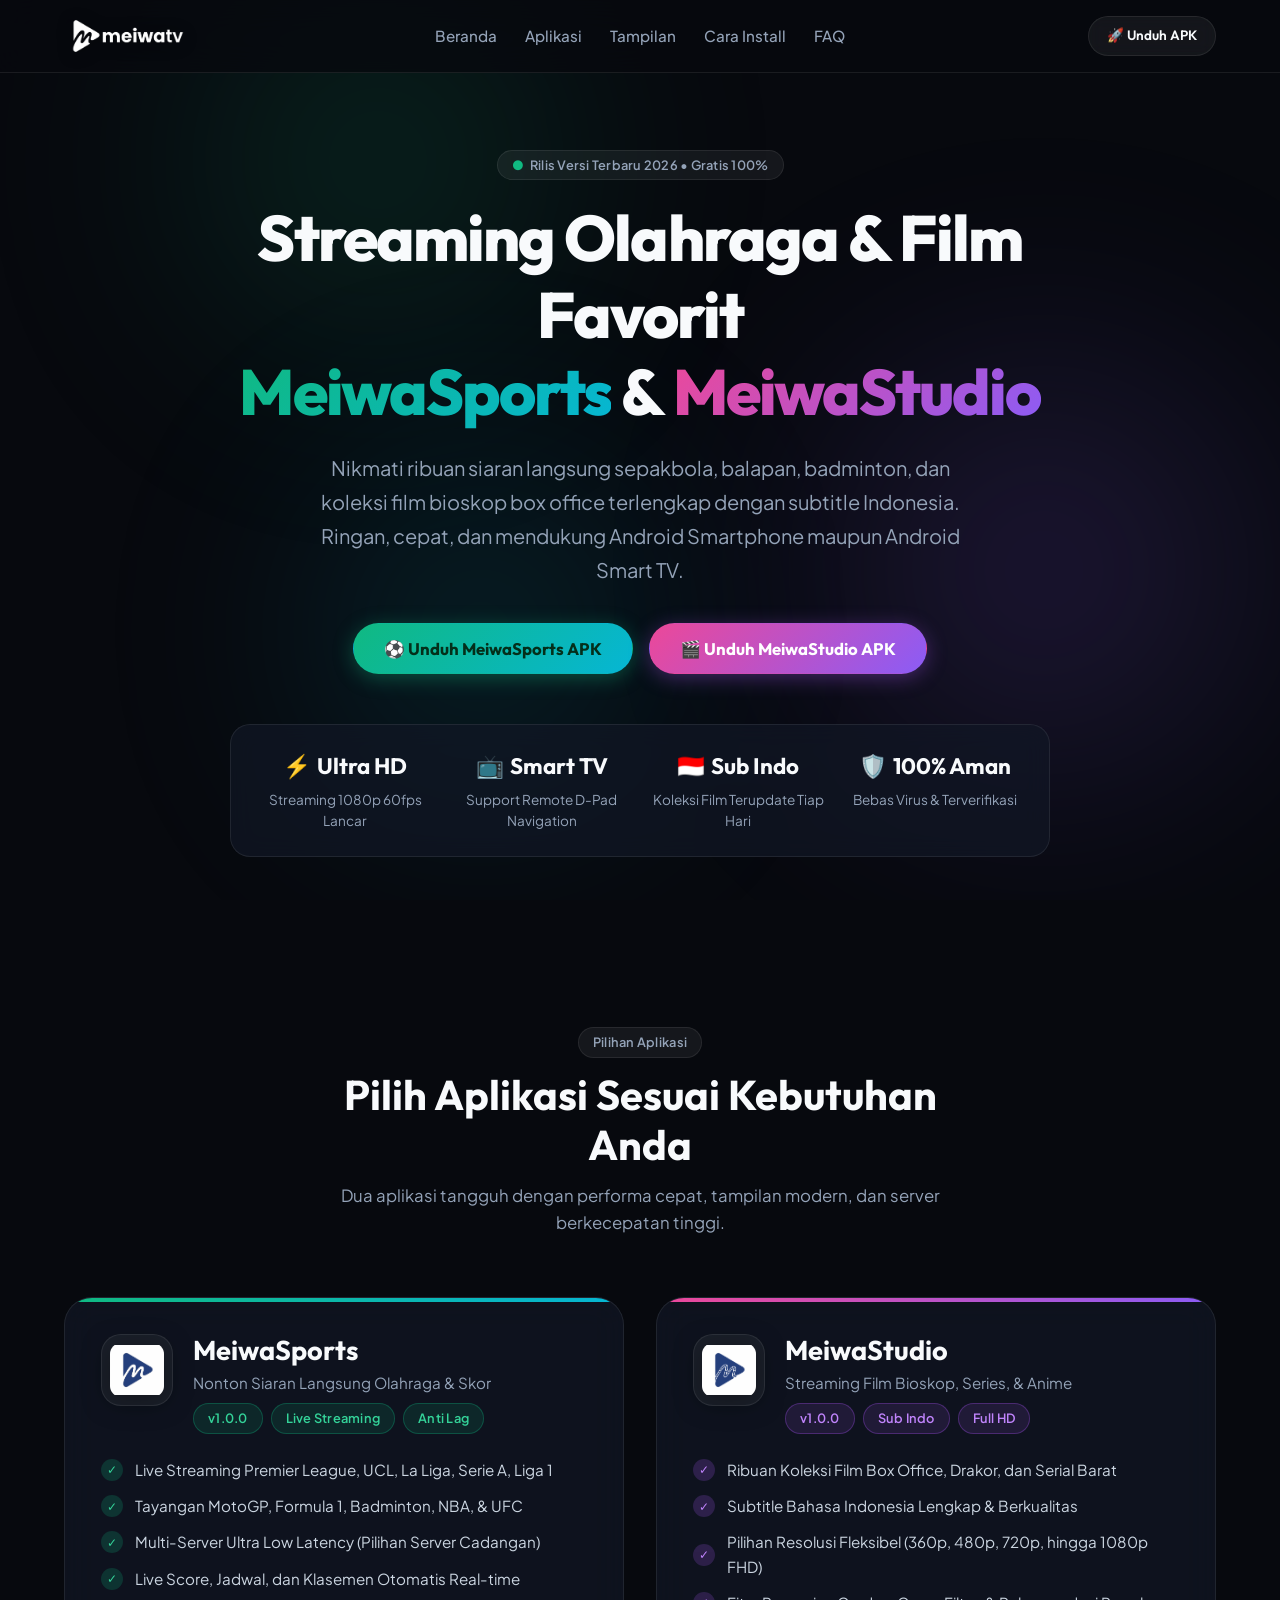
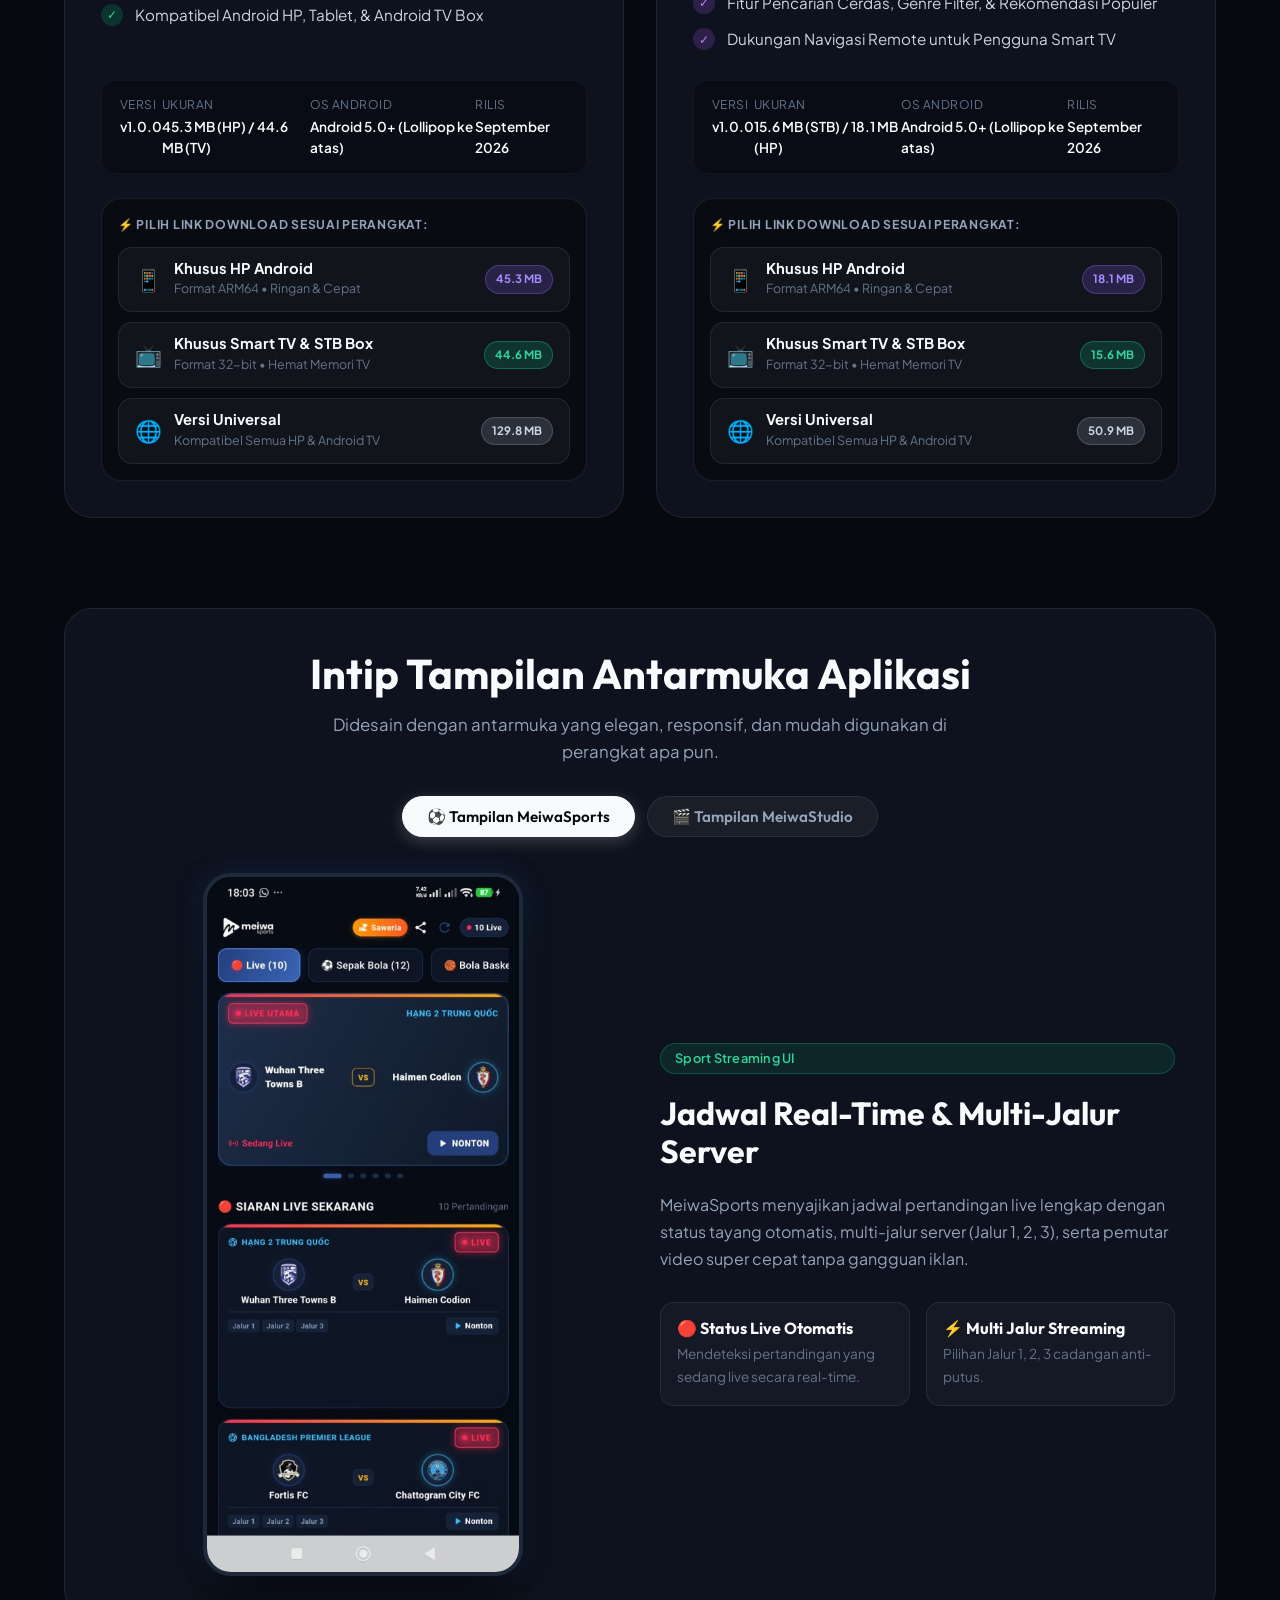
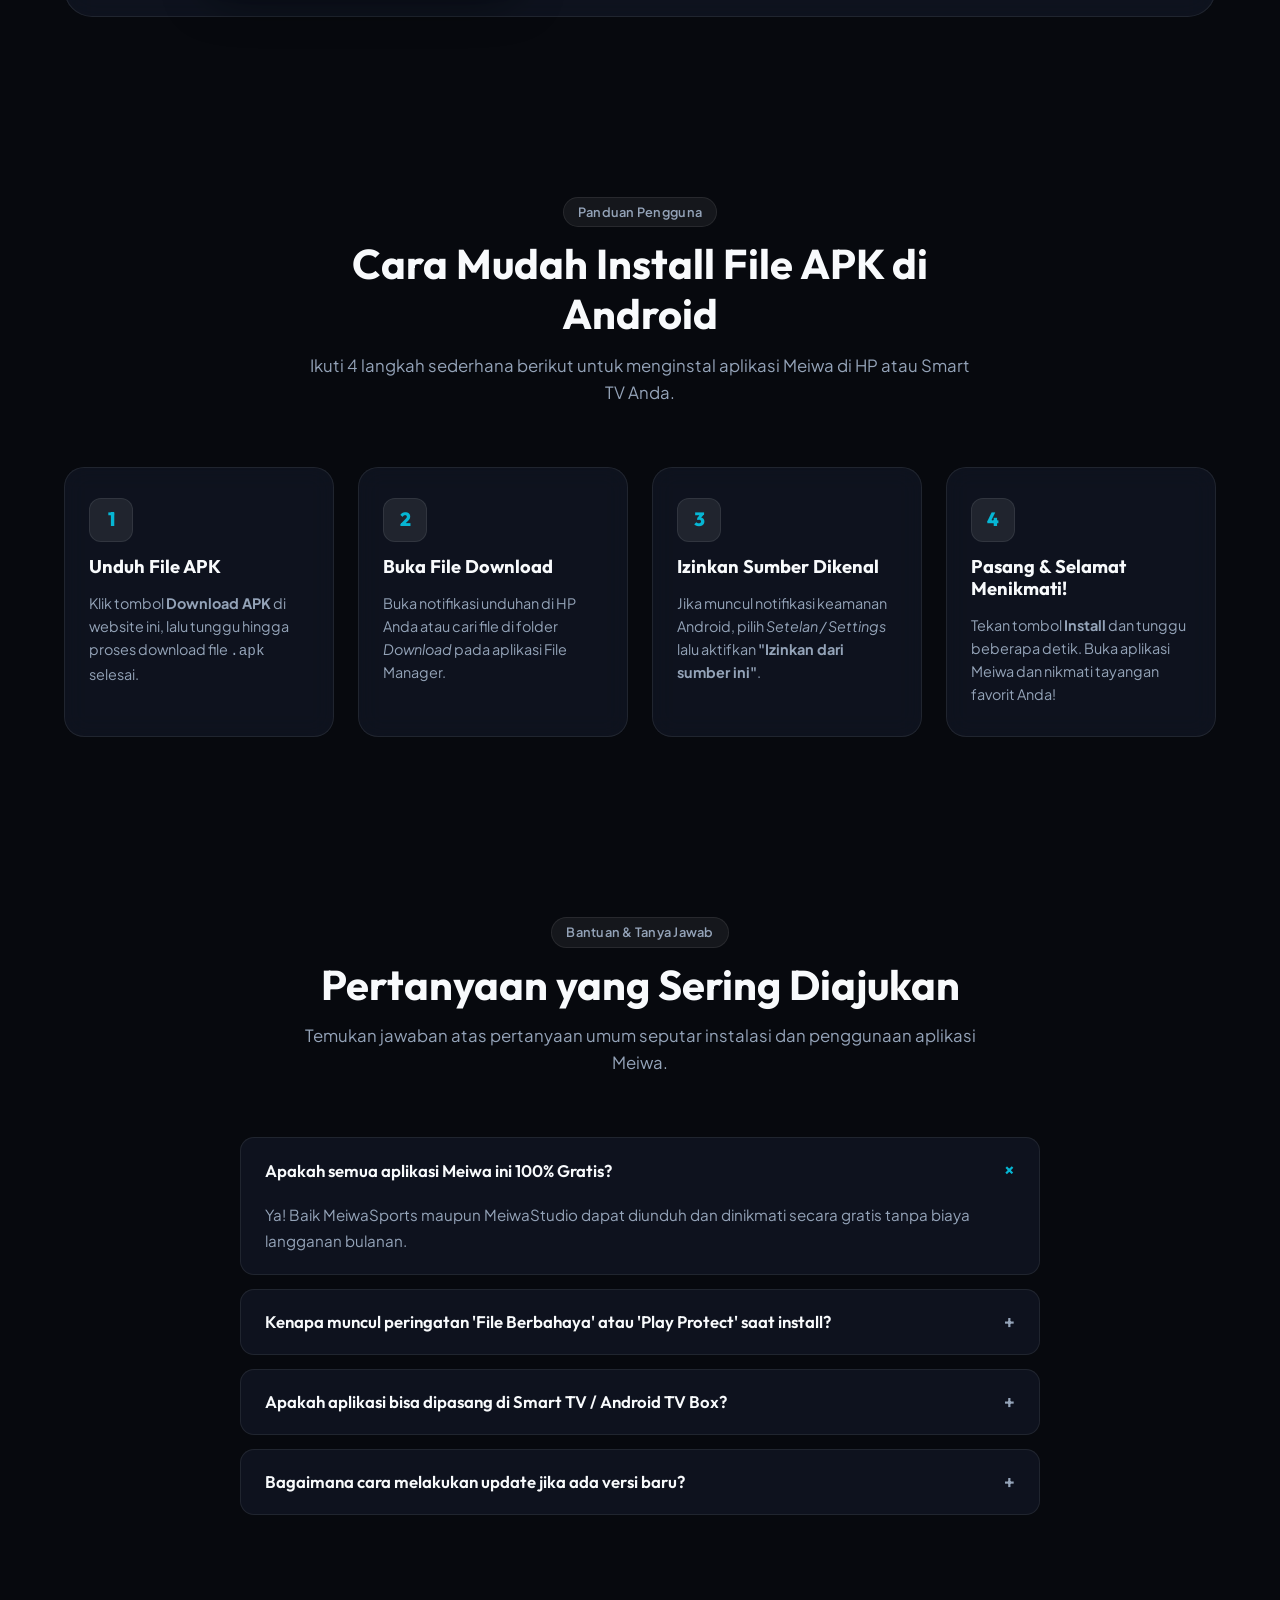
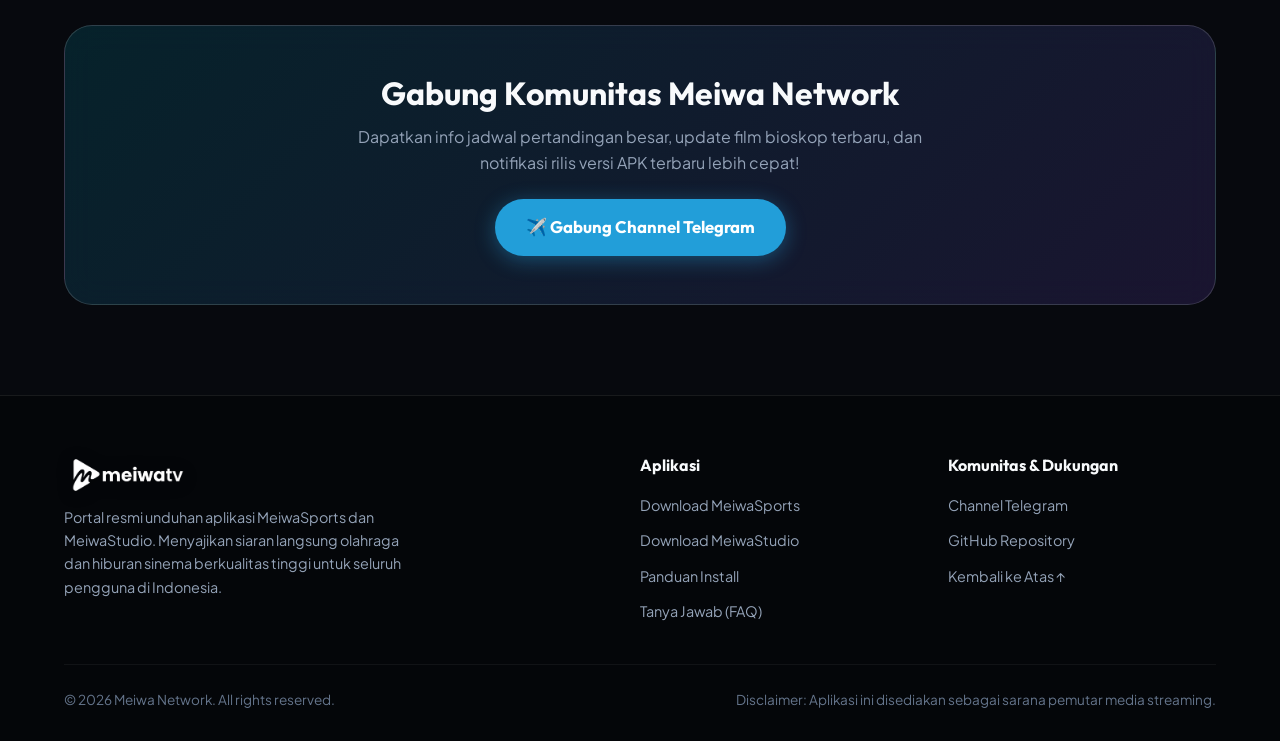
==== commit c85ee793: "update portal landing page download links and apk sizes" ====
--- a/portal/index.html
+++ b/portal/index.html
@@ -10,6 +10,7 @@
   <meta name="keywords"
     content="meiwasports apk, meiwastudio apk, download meiwa tv, nonton bola live streaming gratis, nonton film gratis sub indo, streaming apk android tv">
   <meta name="author" content="Meiwa Network">
+  <meta name="revised" content="Saturday, September 19th, 2026, 10:38 am">
 
   <!-- Open Graph / Facebook / WhatsApp -->
   <meta property="og:type" content="website">
@@ -213,7 +214,7 @@
                     </div>
                   </div>
                   <span class="platform-badge"
-                    style="background: rgba(139, 92, 246, 0.2); color: #a78bfa; border-color: rgba(139, 92, 246, 0.4);">45.2
+                    style="background: rgba(139, 92, 246, 0.2); color: #a78bfa; border-color: rgba(139, 92, 246, 0.4);">45.3
                     MB</span>
                 </a>
 
@@ -227,11 +228,11 @@
                     </div>
                   </div>
                   <span class="platform-badge"
-                    style="background: rgba(16, 185, 129, 0.2); color: #34d399; border-color: rgba(16, 185, 129, 0.4);">44.5
+                    style="background: rgba(16, 185, 129, 0.2); color: #34d399; border-color: rgba(16, 185, 129, 0.4);">44.6
                     MB</span>
                 </a>
 
-                <a href="https://drive.google.com/uc?export=download&id=19gBdRmoCI3Q4qErca5a8f7u0ix5_iVoG"
+                <a href="https://drive.google.com/uc?export=download&id=1CDQW3bNBs-3H6M6ADBXWtKllW70wJJ9V"
                   target="_blank" rel="noopener noreferrer" class="platform-btn platform-btn-univ">
                   <div class="platform-btn-left">
                     <span class="platform-btn-icon">🌐</span>
@@ -241,7 +242,7 @@
                     </div>
                   </div>
                   <span class="platform-badge"
-                    style="background: rgba(148, 163, 184, 0.2); color: #cbd5e1; border-color: rgba(148, 163, 184, 0.3);">132
+                    style="background: rgba(148, 163, 184, 0.2); color: #cbd5e1; border-color: rgba(148, 163, 184, 0.3);">129.8
                     MB</span>
                 </a>
               </div>
